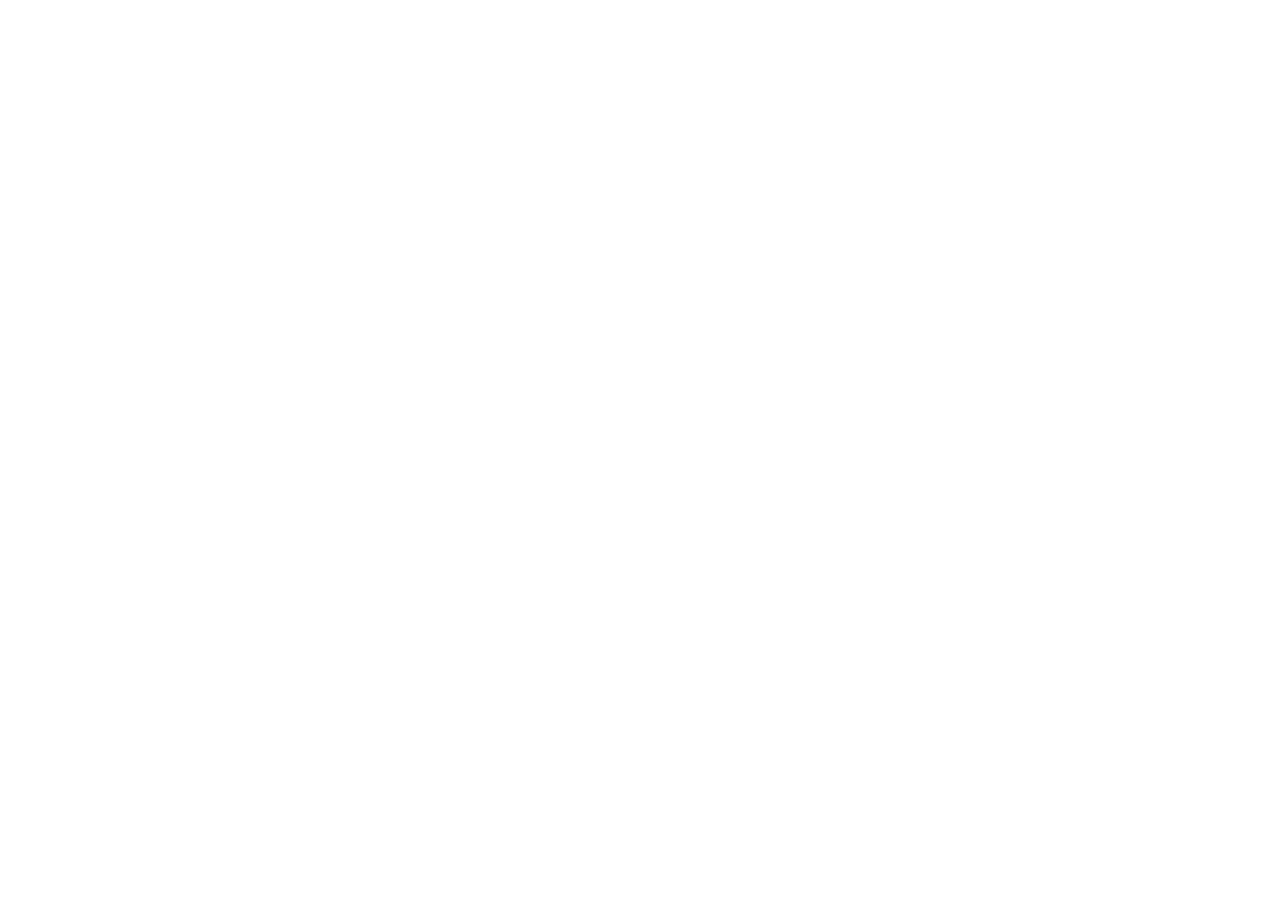
==== index.html @ 21897cd9 "added project files" ====
<!DOCTYPE html>
<html lang="en">
<head>
    <meta charset="UTF-8">
    <meta name="viewport" content="width=device-width, initial-scale=1.0">
    <title>Komi Restaurant</title>
    <link rel="stylesheet" href="styles.css">
</head>
<body>
    
</body>
</html>
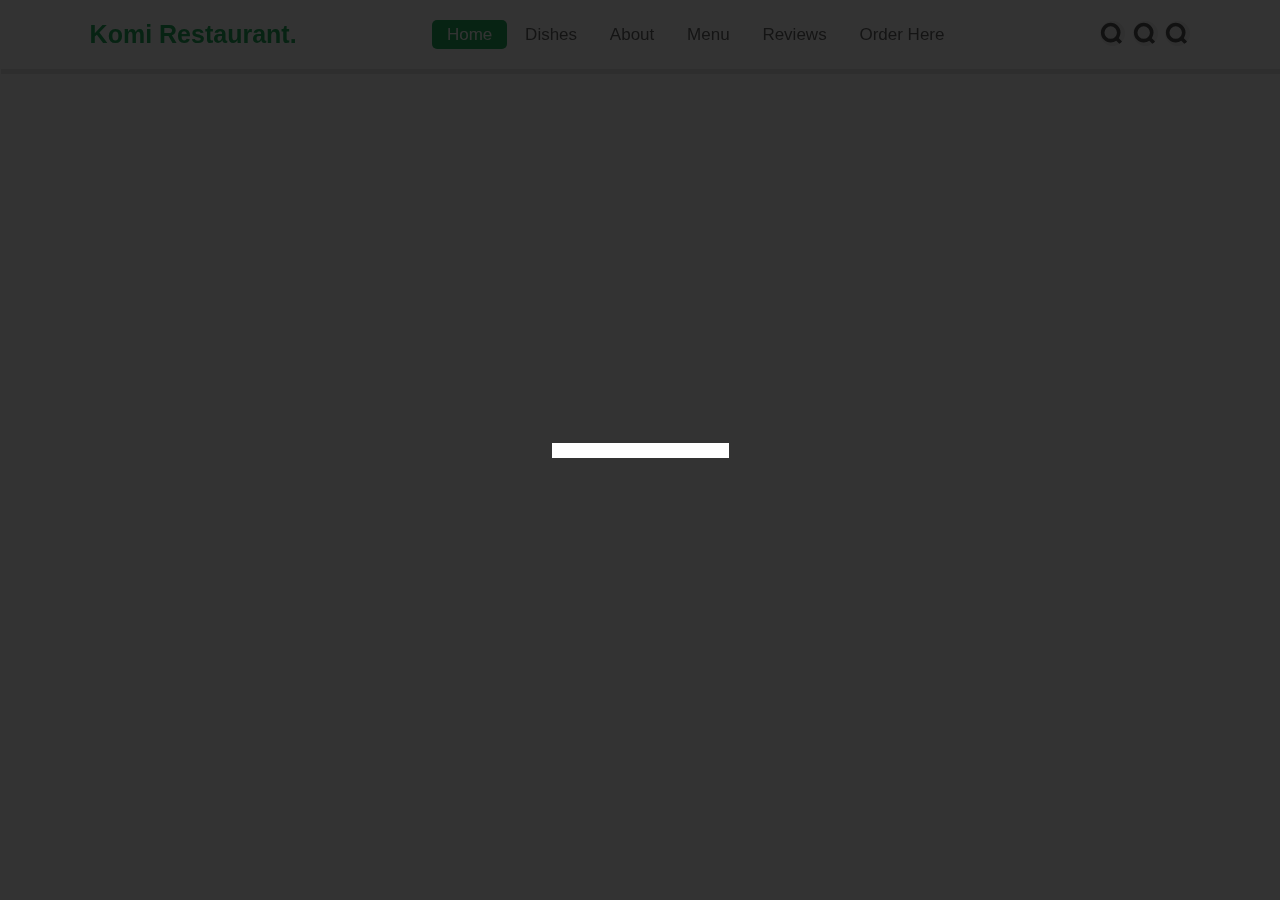
==== commit 28d1fe6e: "fixed header" ====
--- a/index.html
+++ b/index.html
@@ -2,11 +2,47 @@
 <html lang="en">
 <head>
     <meta charset="UTF-8">
+    <meta http-equiv="X-UA-Compatible" content="IE=edge">
     <meta name="viewport" content="width=device-width, initial-scale=1.0">
     <title>Komi Restaurant</title>
     <link rel="stylesheet" href="styles.css">
 </head>
 <body>
-    
+
+<!----Header-->
+<header>
+    <a href="#" class="logo"><i class="fas-far-utensils"></i>Komi Restaurant.</a>
+
+    <nav class="navbar">
+        <a class="active" href="#home">Home</a>
+        <a href="#dishes">Dishes</a>
+        <a href="#about">About</a>
+        <a href="#menu">Menu</a>
+        <a href="reviews">Reviews</a>
+        <a href="order">Order Here</a> 
+    </nav>
+
+    <div class="icons">
+        <!---<i class="fas fa-bars" id="bars"></i>
+        <i class="fas fa-search" id="search-icon"></i>
+        <a href="#" class="fas fa-heart"></a>
+        <a href="#" class="fas fa-shopping-cart"></a>--->
+        <img src="SVG/ic_menu_black_24dp.svg" id="menu-bars">
+        <img src="SVG/search.svg">
+        <img src="SVG/search.svg">
+        <img src="SVG/search.svg">
+
+    </div>
+
+</header>
+
+
+<!--Search Form-->
+<form action="" id="search-form">
+    <input type="search" name="" id="search-box">
+    <label for="search-box" class="fas fa-search"></label>
+</form>
+
+<script src="script.js"></script>
 </body>
 </html>--- a/styles.css
+++ b/styles.css
@@ -0,0 +1,167 @@
+:root{
+    --green: #27ae60;
+    --black: #192a56;
+    --light-color: #666;
+    --box-shadow: 0.1rem 0.5rem rgba(0, 0, 0, 0.1);
+}
+
+*{
+    margin: 0;
+    padding: 0;
+    box-sizing: border-box;
+    font-family: sans-serif;
+    text-decoration: none;
+    outline: none;
+    border: none;
+    text-transform: capitalize;
+    transition: all .2s linear;
+}
+
+html{
+    font-size: 62.5%;
+    overflow-x: hidden;
+    scroll-padding-top: 5.5rem;
+    scroll-behavior: smooth;
+}
+
+header{
+    position: fixed;
+    top: 0;
+    left: 0; 
+    right: 0;
+    background: #fff;
+    padding: 2rem 7%;
+    display: flex;
+    align-items: center;
+    justify-content: space-between;
+    box-shadow: var(--box-shadow);
+}
+
+header .logo{
+    color: var(--black);
+    font-size: 2.5rem;
+    font-weight: bolder;
+}
+header .logo{
+    color: var(--green);
+}
+
+header .navbar a{
+    font-size: 1.7rem;
+    border-radius: .5rem;
+    padding: .5rem 1.5rem;
+    color:  var(--light-color);
+}
+
+header .navbar .active,
+header .navbar a:hover{
+    color: #fff;
+    background: var(--green);
+}
+
+header .icons img{
+    cursor: pointer;
+    margin-left: .5rem;
+    height: 2.5rem;
+    line-height: 4.5rem;
+    width: 2.5rem;
+    text-align: center;
+    font-size: 1.7rem;
+    color: var(-black);
+    border-radius: 50%; 
+    background: #eee;  
+} 
+
+header .icons img.hover{
+    color: #fff;
+    background: var(--green);
+    transform: rotate(360deg);
+}
+
+header .icons #menu-bars{
+    display: none;
+}
+
+#search-form{
+    position: fixed;
+    top: 0;
+    left: 0;
+    height: 100%;
+    width: 100%;
+    z-index: 1004;
+    background: rgba(0,0,0,.8);
+    display: flex;
+    align-items: center;
+    justify-content: center;
+    padding: 0 1rem;
+}
+
+
+
+
+
+
+
+
+
+
+
+
+
+
+
+
+
+
+
+
+
+
+/*media queries*/
+@media(max-width: 991px){
+    html{
+        font-size: 55%;
+    }
+
+    header{
+        padding: 1rem 2rem;
+    }
+}
+
+@media(max-width: 768px){
+    header .icons #menu-bars{
+        display: inline-block;
+    }
+
+    header .navbar{
+        position: absolute;
+        top: 100%;
+        left: 0;
+        right: 0;
+        border-top: .1rem solid rgba(0,0,0,.2);
+        border-bottom: .1rem solid rgba(0,0,0,.2);
+        padding: 1rem; 
+        clip-path: polygon(0 0, 100% 0, 100% 0, 0 0);
+    }
+
+    header .navbar.active{
+        clip-path: polygon(0 0, 100% 0, 100% 100%, 0 100%);
+    }
+
+    header .navbar a{
+        display: block;
+        padding: 1.5rem;
+        margin: 1rem;
+        font-size: 2rem;
+        background: #eee;
+         
+     }
+
+}
+
+@media(max-width: 991px){
+    html{
+        font-size: 50%; 
+    }
+}
+
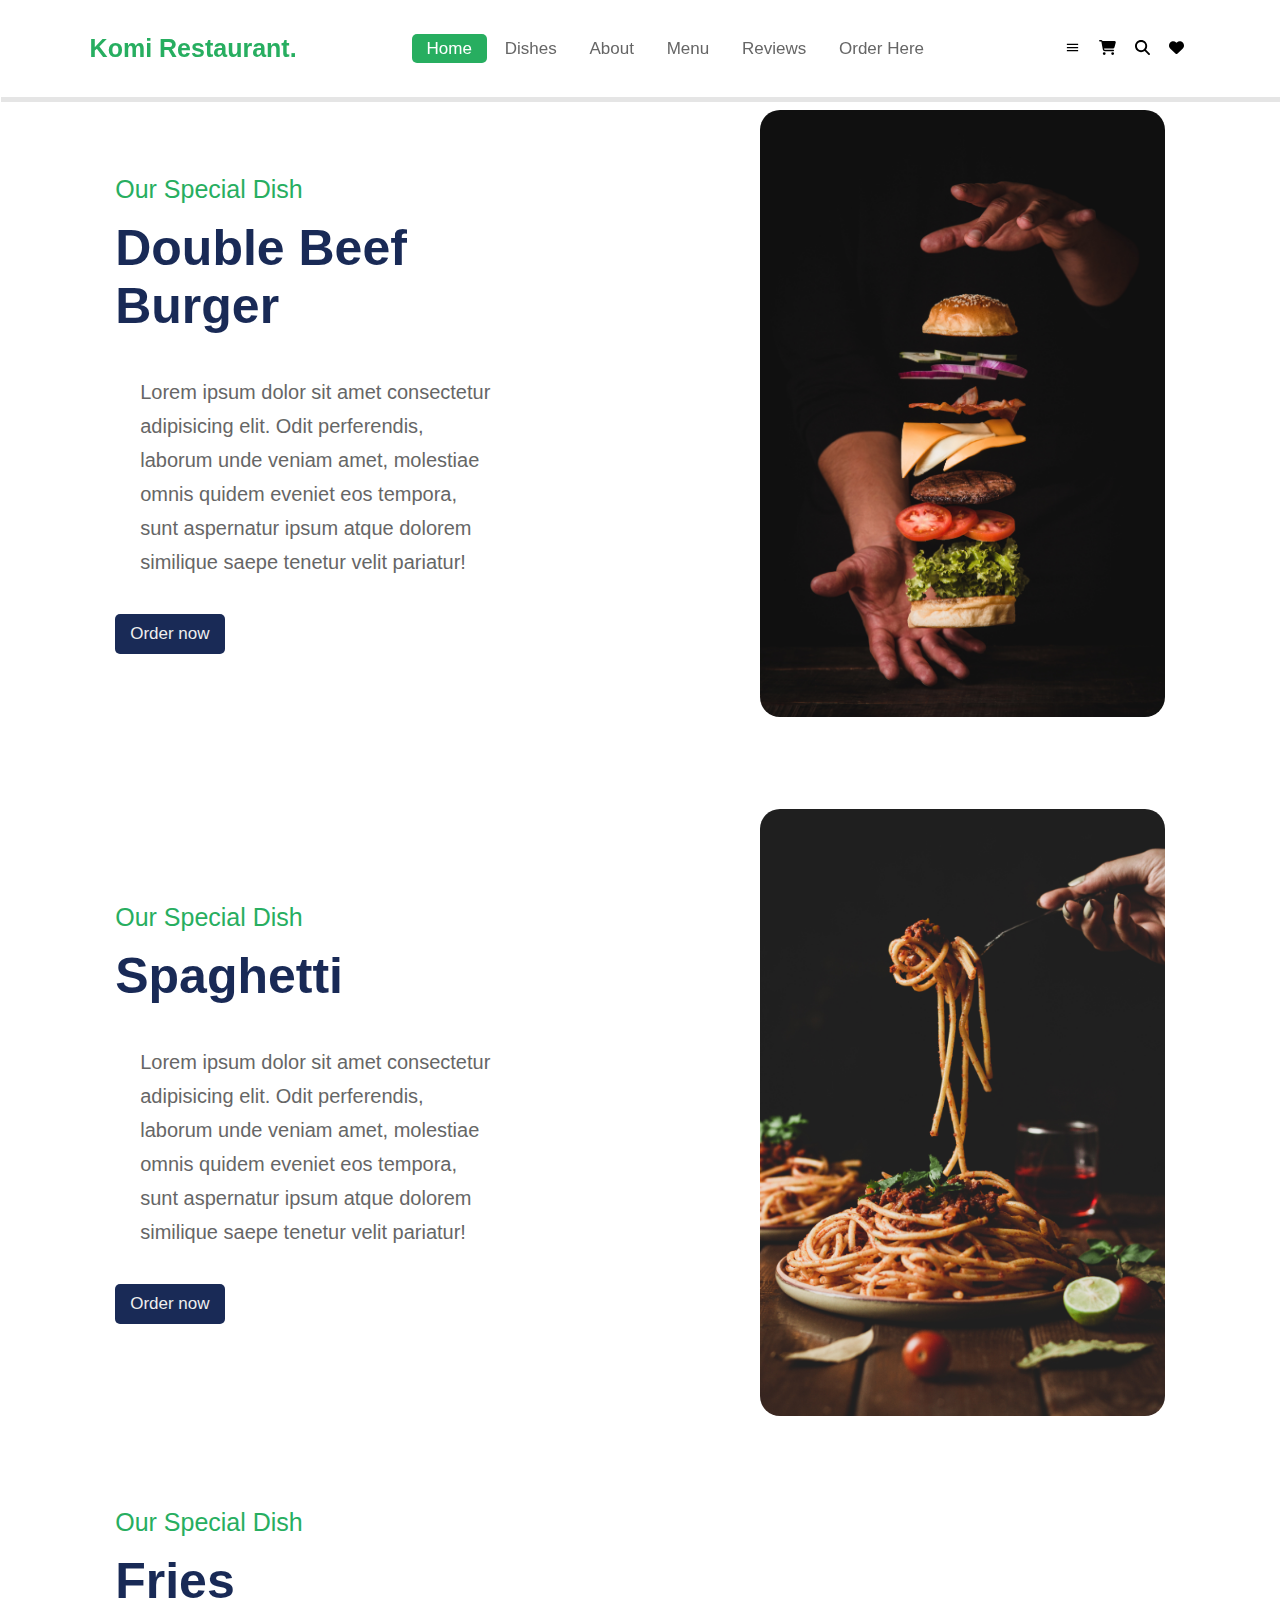
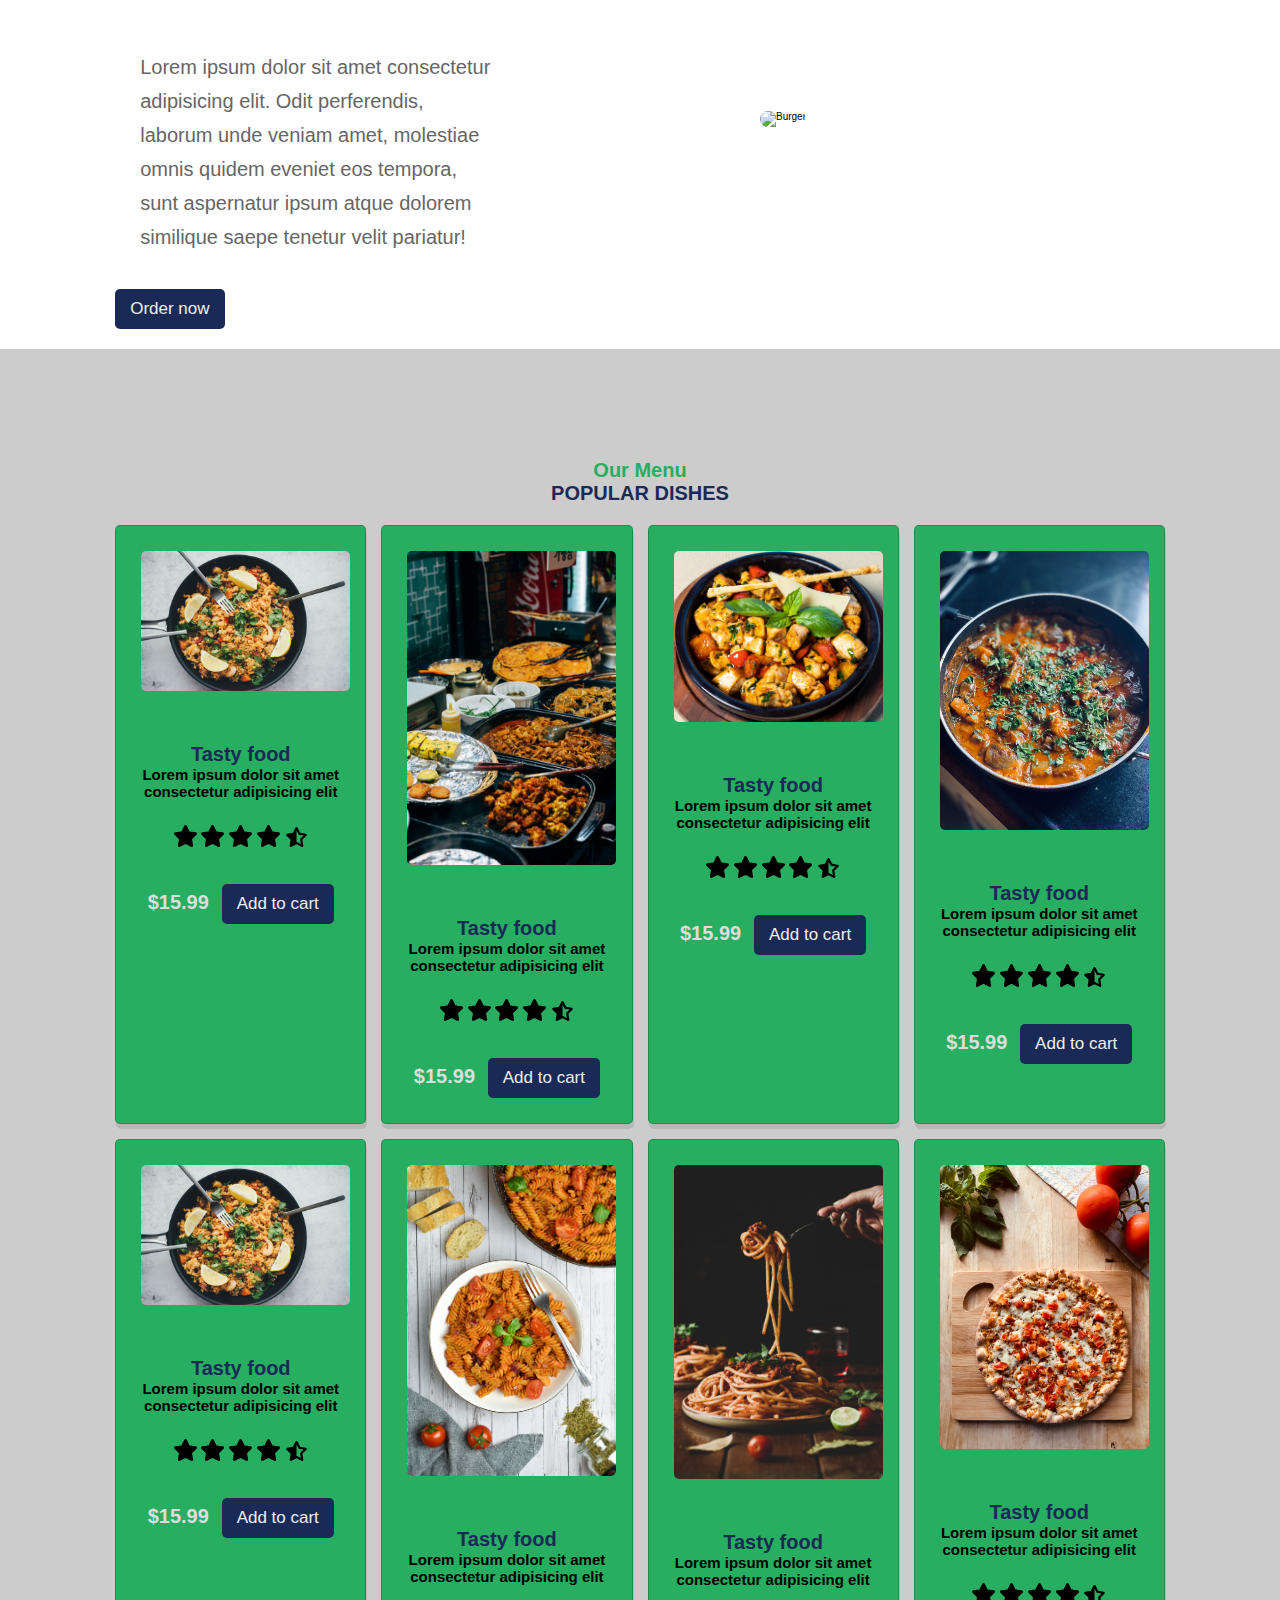
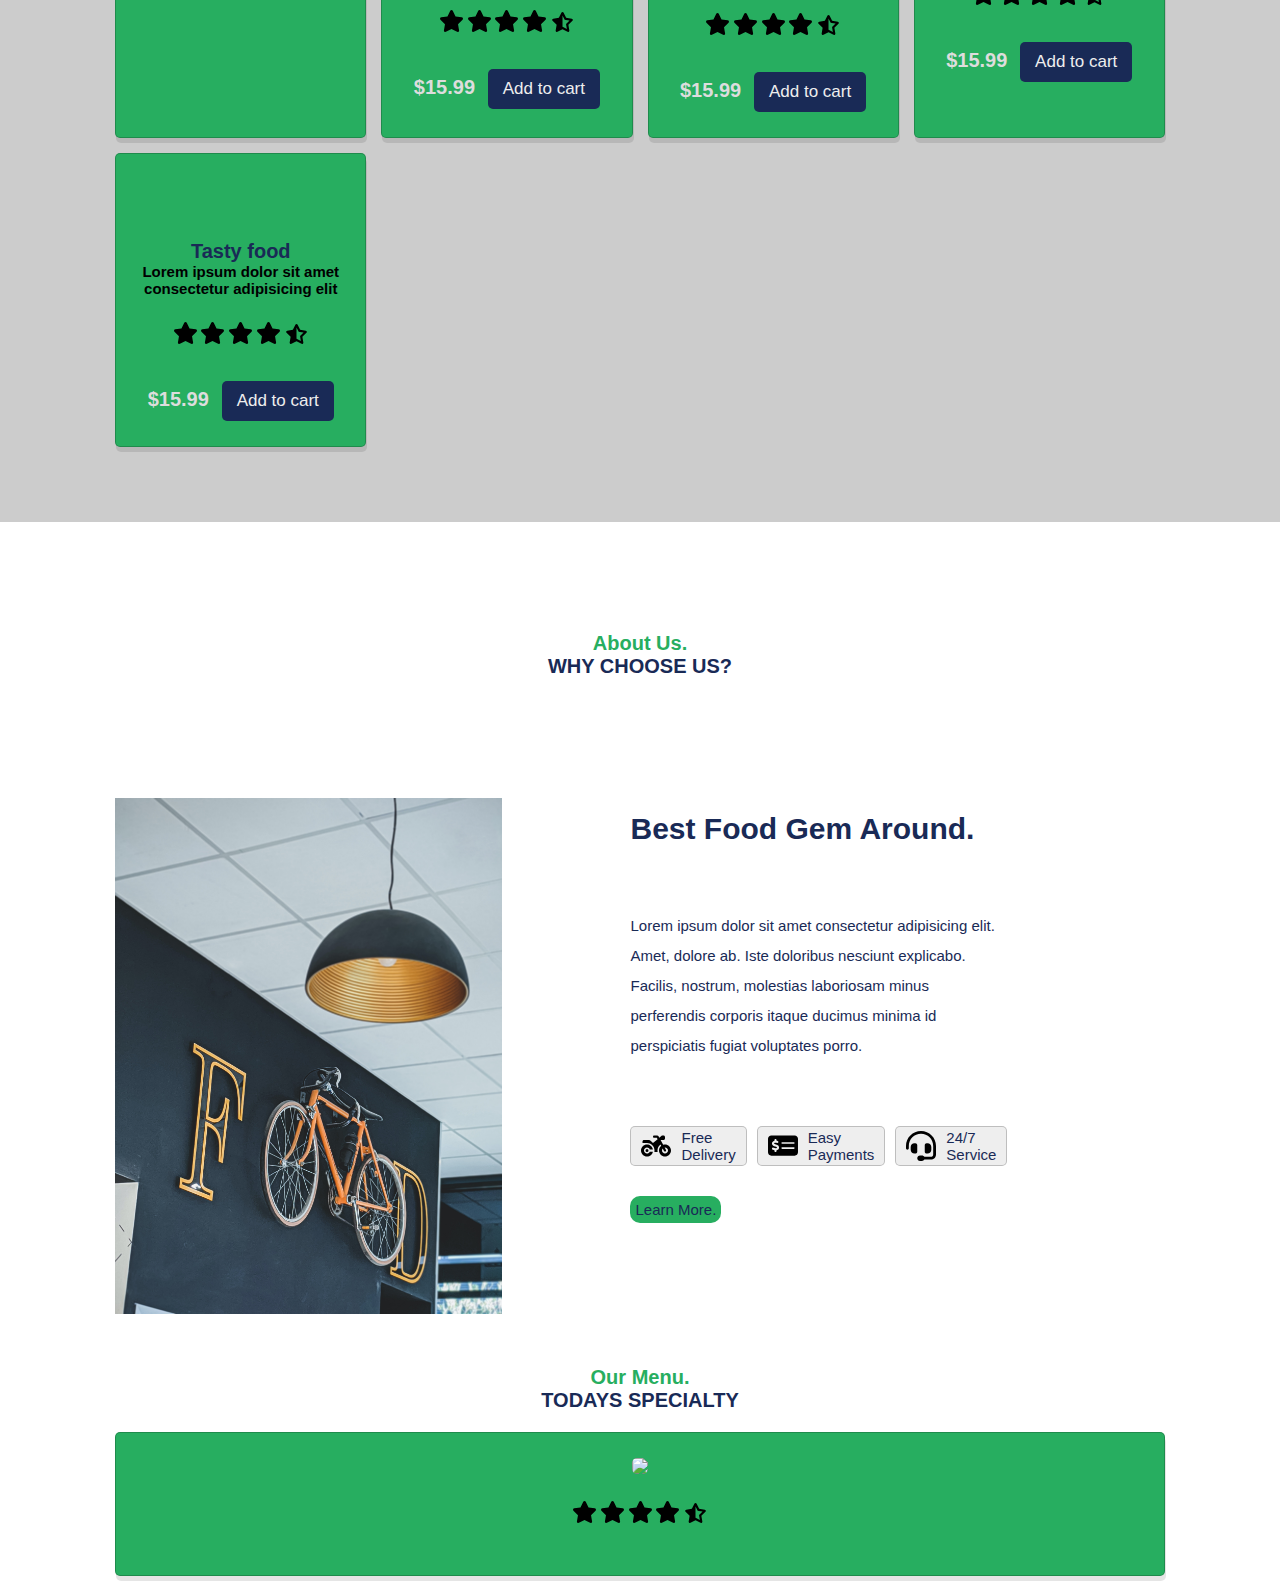
==== commit adf53f4b: "created menu & about" ====
--- a/index.html
+++ b/index.html
@@ -4,45 +4,319 @@
     <meta charset="UTF-8">
     <meta http-equiv="X-UA-Compatible" content="IE=edge">
     <meta name="viewport" content="width=device-width, initial-scale=1.0">
-    <title>Komi Restaurant</title>
+    <title>Komi Restaurant-For all your tasty needs.</title>
     <link rel="stylesheet" href="styles.css">
 </head>
 <body>
 
-<!----Header-->
-<header>
-    <a href="#" class="logo"><i class="fas-far-utensils"></i>Komi Restaurant.</a>
-
-    <nav class="navbar">
-        <a class="active" href="#home">Home</a>
-        <a href="#dishes">Dishes</a>
-        <a href="#about">About</a>
-        <a href="#menu">Menu</a>
-        <a href="reviews">Reviews</a>
-        <a href="order">Order Here</a> 
-    </nav>
-
-    <div class="icons">
-        <!---<i class="fas fa-bars" id="bars"></i>
-        <i class="fas fa-search" id="search-icon"></i>
-        <a href="#" class="fas fa-heart"></a>
-        <a href="#" class="fas fa-shopping-cart"></a>--->
-        <img src="SVG/ic_menu_black_24dp.svg" id="menu-bars">
-        <img src="SVG/search.svg">
-        <img src="SVG/search.svg">
-        <img src="SVG/search.svg">
-
-    </div>
-
-</header>
-
-
-<!--Search Form-->
-<form action="" id="search-form">
-    <input type="search" name="" id="search-box">
-    <label for="search-box" class="fas fa-search"></label>
-</form>
-
-<script src="script.js"></script>
+    <!----HEADER-->
+    <header>
+        <a href="#" class="logo"><i class="fas-far-utensils"></i>Komi Restaurant.</a>
+
+        <nav class="navbar">
+            <a class="active" href="#home">Home</a>
+            <a href="#dishes">Dishes</a>
+            <a href="#about">About</a>
+            <a href="#menu">Menu</a>
+            <a href="#reviews">Reviews</a>
+            <a href="#order">Order Here</a> 
+        </nav>
+
+        <div class="icons">
+            <img src="SVG/ic_menu_black_24dp.svg" id="menu-bars">
+            <img src="SVG/cart-shopping-solid.svg">
+            <img src="SVG/magnifying-glass-solid.svg">
+            <img src="SVG/heart-solid.svg">
+
+        </div>
+
+    </header>
+
+    <!---
+    <form action="" id="search-form">
+        <img src="SVG/magnifying-glass-solid.svg" id="search-icon">
+        <input type="search" placeholder="Search here..." name="" id="search-box">
+        <img src="SVG/xmark-solid.svg" id="close"></img>
+    </form>
+     -->
+
+    <!--HOME-->
+    <section class="home" id="home">
+        <div class="home-slider">
+
+            <div class="slide">
+                <div class="content">
+                    <span>Our Special Dish</span>
+                    <h3>Double Beef Burger</h3>
+                    <p>Lorem ipsum dolor sit amet consectetur adipisicing elit. Odit perferendis, laborum unde veniam amet, molestiae omnis quidem eveniet eos tempora,<br> 
+                    sunt aspernatur ipsum atque dolorem similique saepe tenetur velit pariatur!</p>
+                    <a href="#" class="btn">Order now</a>
+                </div>
+
+                <div class="image">
+                    <img src="images/burgers.jpg" alt="Burger">
+                </div>
+            </div>
+            
+
+            <div class="slide">
+                
+                <div class="content">
+                    <span>Our Special Dish</span>
+                    <h3>Spaghetti</h3>
+                    <p>Lorem ipsum dolor sit amet consectetur adipisicing elit. Odit perferendis, laborum unde veniam amet, molestiae omnis quidem eveniet eos tempora,<br> 
+                    sunt aspernatur ipsum atque dolorem similique saepe tenetur velit pariatur!</p>
+                    <a href="#" class="btn">Order now</a>
+                </div>
+
+                <div class="image">
+                    <img src="images/spaghetti.jpg" alt="Burger">
+                </div>
+                
+            </div>
+
+            <div class="slide">
+                <div class="content">
+                    <span>Our Special Dish</span>
+                    <h3>Fries</h3>
+                    <p>Lorem ipsum dolor sit amet consectetur adipisicing elit. Odit perferendis, laborum unde veniam amet, molestiae omnis quidem eveniet eos tempora,<br>
+                    sunt aspernatur ipsum atque dolorem similique saepe tenetur velit pariatur!</p>
+                    <a href="#" class="btn">Order now</a>
+                </div>
+
+                <div class="image">
+                    <img src="images/fries (2).jpg" alt="Burger">
+                </div>
+            </div>
+        </div>
+    </section>
+
+    <!---MENU SECTION-->
+    <section id="dishes">
+        <h3 class="sub-heading">Our Menu</h3>
+        <h1 class="heading"> Popular Dishes</h1>
+
+        <div class="box-container">
+            <div class="box">
+                <a href="" class="fas fa-heart"></a>
+                <a href="" class="fas fa-eye"></a>
+                <img src="images/meal.jpg" alt="">
+                <h3>Tasty food</h3>
+                <h2>Lorem ipsum dolor sit amet consectetur adipisicing elit</h2>
+                <div class="stars">
+                    <img src="SVG/star.svg">
+                    <img src="SVG/star.svg">
+                    <img src="SVG/star.svg">
+                    <img src="SVG/star.svg">
+                    <img src="SVG/star-half-stroke.svg">
+                </div>  
+                <span>$15.99</span>  
+                <a href="#" class="btn">Add to cart</a>
+            </div>
+
+            <div class="box">
+                <a href="" class="fas fa-heart"></a>
+                <a href="" class="fas fa-eye"></a>
+                <img src="images/meals.jpg" alt="">
+                <h3>Tasty food</h3>
+                <h2>Lorem ipsum dolor sit amet consectetur adipisicing elit</h2>
+                <div class="stars">
+                    <img src="SVG/star.svg">
+                    <img src="SVG/star.svg">
+                    <img src="SVG/star.svg">
+                    <img src="SVG/star.svg">
+                    <img src="SVG/star-half-stroke.svg">
+                </div>  
+                <span>$15.99</span>  
+                <a href="#" class="btn">Add to cart</a>
+            </div>
+
+            <div class="box">
+                <a href="" class="fas fa-heart"></a>
+                <a href="" class="fas fa-eye"></a>
+                <img src="images/meal (2).jpg" alt="">
+                <h3>Tasty food</h3>
+                <h2>Lorem ipsum dolor sit amet consectetur adipisicing elit</h2>
+                <div class="stars">
+                    <img src="SVG/star.svg">
+                    <img src="SVG/star.svg">
+                    <img src="SVG/star.svg">
+                    <img src="SVG/star.svg">
+                    <img src="SVG/star-half-stroke.svg">
+                </div>  
+                <span>$15.99</span>  
+                <a href="#" class="btn">Add to cart</a>
+            </div>
+
+            <div class="box">
+                <a href="" class="fas fa-heart"></a>
+                <a href="" class="fas fa-eye"></a>
+                <img src="images/stew.jpg" alt="">
+                <h3>Tasty food</h3>
+                <h2>Lorem ipsum dolor sit amet consectetur adipisicing elit</h2>
+                <div class="stars">
+                    <img src="SVG/star.svg">
+                    <img src="SVG/star.svg">
+                    <img src="SVG/star.svg">
+                    <img src="SVG/star.svg">
+                    <img src="SVG/star-half-stroke.svg">
+                </div>  
+                <span>$15.99</span>  
+                <a href="#" class="btn">Add to cart</a>
+            </div>
+
+            <div class="box">
+                <a href="" class="fas fa-heart"></a>
+                <a href="" class="fas fa-eye"></a>
+                <img src="images/meal.jpg" alt="">
+                <h3>Tasty food</h3>
+                <h2>Lorem ipsum dolor sit amet consectetur adipisicing elit</h2>
+                <div class="stars">
+                    <img src="SVG/star.svg">
+                    <img src="SVG/star.svg">
+                    <img src="SVG/star.svg">
+                    <img src="SVG/star.svg">
+                    <img src="SVG/star-half-stroke.svg">
+                </div>  
+                <span>$15.99</span>  
+                <a href="#" class="btn">Add to cart</a>
+            </div>
+
+            <div class="box">
+                <a href="" class="fas fa-heart"></a>
+                <a href="" class="fas fa-eye"></a>
+                <img src="images/pasta.jpg" alt="">
+                <h3>Tasty food</h3>
+                <h2>Lorem ipsum dolor sit amet consectetur adipisicing elit</h2>
+                <div class="stars">
+                    <img src="SVG/star.svg">
+                    <img src="SVG/star.svg">
+                    <img src="SVG/star.svg">
+                    <img src="SVG/star.svg">
+                    <img src="SVG/star-half-stroke.svg">
+                </div>  
+                <span>$15.99</span>  
+                <a href="#" class="btn">Add to cart</a>
+            </div>
+
+            <div class="box">
+                <a href="" class="fas fa-heart"></a>
+                <a href="" class="fas fa-eye"></a>
+                <img src="images/spaghetti.jpg" alt="">
+                <h3>Tasty food</h3>
+                <h2>Lorem ipsum dolor sit amet consectetur adipisicing elit</h2>
+                <div class="stars">
+                    <img src="SVG/star.svg">
+                    <img src="SVG/star.svg">
+                    <img src="SVG/star.svg">
+                    <img src="SVG/star.svg">
+                    <img src="SVG/star-half-stroke.svg">
+                </div>  
+                <span>$15.99</span>  
+                <a href="#" class="btn">Add to cart</a>
+            </div>
+
+            <div class="box">
+                <a href="" class="fas fa-heart"></a>
+                <a href="" class="fas fa-eye"></a>
+                <img src="images/pizza.jpg" alt="">
+                <h3>Tasty food</h3>
+                <h2>Lorem ipsum dolor sit amet consectetur adipisicing elit</h2>
+                <div class="stars">
+                    <img src="SVG/star.svg">
+                    <img src="SVG/star.svg">
+                    <img src="SVG/star.svg">
+                    <img src="SVG/star.svg">
+                    <img src="SVG/star-half-stroke.svg">
+                </div>  
+                <span>$15.99</span>  
+                <a href="#" class="btn">Add to cart</a>
+            </div>
+
+            <div class="box">
+                <a href="" class="fas fa-heart"></a>
+                <a href="" class="fas fa-eye"></a>
+                <img src="images/sushi.jpg" alt="">
+                <h3>Tasty food</h3>
+                <h2>Lorem ipsum dolor sit amet consectetur adipisicing elit</h2>
+                <div class="stars">
+                    <img src="SVG/star.svg">
+                    <img src="SVG/star.svg">
+                    <img src="SVG/star.svg">
+                    <img src="SVG/star.svg">
+                    <img src="SVG/star-half-stroke.svg">
+                </div>  
+                <span>$15.99</span>  
+                <a href="#" class="btn">Add to cart</a>
+            </div>
+        </div>
+    </section>
+
+    <!---ABOUT-->
+    <section class="about" id="about">
+        <h3 class="sub-heading">About Us.</h3>
+        <h1 class="heading">Why Choose Us?</h1>
+
+        <div class="row">
+            <div class="image">
+                <img src="images/food restaurant.jpg" alt="Komi Restaurant">
+            </div>
+
+            <div class="content">
+                <h3>Best Food Gem Around.</h3>
+                <p>
+                    Lorem ipsum dolor sit amet consectetur adipisicing elit.
+                    Amet, dolore ab. Iste doloribus nesciunt explicabo. Facilis, nostrum, 
+                    molestias laboriosam minus perferendis corporis itaque ducimus minima id perspiciatis fugiat voluptates porro.
+                </p>
+                <div class="icons-container">
+                    <div class="icons">
+                        <img src="SVG/motorcycle.svg">
+                        <span>Free Delivery</span>
+                    </div>
+
+                    <div class="icons">
+                        <img src="SVG/money-check-dollar.svg">
+                        <span>Easy Payments</span>
+                    </div>
+
+                    <div class="icons">
+                        <img src="SVG/headset.svg">
+                        <span>24/7 Service</span>
+                    </div>
+                </div>
+
+                <a href="#">Learn More.</a>
+            </div>
+        </div>
+    </section>
+
+    <!---MENU-->
+    <section class="menu" id="menu">
+        <h3 class="sub-heading">Our Menu.</h3>
+        <h1 class="heading">Todays Specialty</h1>
+
+        <div class="box-container">
+            <div class="box">
+                <div class="image">
+                    <img src="images/restaurant.jpg">
+                    <a href="" class="fas fa-heart"></a>
+                </div>
+
+                <div class="content">
+                    <div class="stars">
+                        <img src="SVG/star.svg">
+                        <img src="SVG/star.svg">
+                        <img src="SVG/star.svg">
+                        <img src="SVG/star.svg">
+                        <img src="SVG/star-half-stroke.svg">
+                    </div> 
+                </div>
+            </div>
+        </div>
+
+    </section>
+   
+    <script src="script.js"></script>
 </body>
 </html>--- a/styles.css
+++ b/styles.css
@@ -5,16 +5,25 @@
     --box-shadow: 0.1rem 0.5rem rgba(0, 0, 0, 0.1);
 }
 
+::-webkit-scrollbar{
+    height: 0;
+    width: .7rem;
+}
+
+::-webkit-scrollbar-thumb{
+    background-color: var(--green);
+    border-radius: 10px;
+}
+
 *{
     margin: 0;
     padding: 0;
     box-sizing: border-box;
-    font-family: sans-serif;
+    font-family:'Segoe UI', Tahoma, Geneva, Verdana, sans-serif;
     text-decoration: none;
     outline: none;
     border: none;
-    text-transform: capitalize;
-    transition: all .2s linear;
+    transition: linear .2s;
 }
 
 html{
@@ -23,7 +32,30 @@
     scroll-padding-top: 5.5rem;
     scroll-behavior: smooth;
 }
-
+/*--section--*/
+section{
+    padding: 2rem 9%;
+}
+
+.btn{
+    margin-top: 1rem;
+    display: inline-block;
+    font-size: 1.7rem;
+    color: #eee;
+    background: var(--black);
+    border-radius: .5rem;
+    cursor: pointer;
+    padding: 1rem 1.5rem;
+}
+
+.btn:hover{
+    background: var(--green);
+    letter-spacing: .3px;
+    transition: .7s, transform 0.5s;
+    transform:  translateY(-5px);
+}
+
+/*--header--*/
 header{
     position: fixed;
     top: 0;
@@ -35,6 +67,7 @@
     align-items: center;
     justify-content: space-between;
     box-shadow: var(--box-shadow);
+    z-index: 1000;
 }
 
 header .logo{
@@ -62,29 +95,28 @@
 header .icons img{
     cursor: pointer;
     margin-left: .5rem;
-    height: 2.5rem;
-    line-height: 4.5rem;
-    width: 2.5rem;
+    height: 5.5rem;
+    width: 2.7rem;
     text-align: center;
-    font-size: 1.7rem;
-    color: var(-black);
-    border-radius: 50%; 
-    background: #eee;  
+    background: #fff;
+    padding: 2rem 0;
 } 
 
-header .icons img.hover{
-    color: #fff;
+header .icons img:hover{
+    color: #ffffff;
     background: var(--green);
     transform: rotate(360deg);
+    transition: 1.5s;
 }
 
 header .icons #menu-bars{
-    display: none;
-}
-
+    
+}
+
+/*---Search-form---*/
 #search-form{
     position: fixed;
-    top: 0;
+    top: -110%;
     left: 0;
     height: 100%;
     width: 100%;
@@ -96,28 +128,254 @@
     padding: 0 1rem;
 }
 
-
-
-
-
-
-
-
-
-
-
-
-
-
-
-
-
-
-
-
-
-
-/*media queries*/
+#search-form.active{
+    top: 0;
+}
+
+#search-form #search-box{
+    width: 50rem;
+    border-bottom: .1rem solid #fff;
+    padding: 1rem 0;
+    color: #fff;
+    font-size: 3rem;
+    text-transform: none;
+    background: none;
+}
+
+#search-form #search-box::placeholder{
+    color: #eee;
+}
+
+#search-form #search-box::-webkit-search-cancel-button{
+    -webkit-appearance: none;
+}
+
+#search-form #search-icon{
+    color: #fff;
+    cursor: pointer;
+    font-size: 3rem;
+    width: 25px;
+}
+
+#search-form #search-icon:hover{
+    color: var(--green);
+}
+
+#search-form #close{
+    position: absolute;
+    color: #ffffff;
+    cursor: pointer;
+    top: 2rem;
+    right: 3rem;
+    width: 500px;
+}
+
+ /*---Home---*/
+.slide{
+    display: flex;
+    align-items: center;
+    gap: 24rem;
+    padding-top: 9rem;
+}
+
+.slide .content{
+    flex: 1 1 45rem;
+}
+
+.slide .image{
+    flex: 1 1 45rem;
+}
+
+.slide .image img{
+    width: 100%;
+    border-radius: 20px;
+}
+
+.slide .content span{
+    color: var(--green);
+    font-size: 2.5rem;
+}
+
+.slide .content h3{
+    color: var(--black);
+    font-size: 5rem;
+}
+
+.slide .content p{
+    color: var(--light-color);
+    font-size: 2rem;
+    padding: 2.5rem;
+    line-height: 1.7;
+}
+
+/*---MENU---*/
+#dishes{
+    background: #cccccc;
+    padding-top: 100px;
+    padding-bottom: 75px;
+}
+
+.sub-heading{
+    text-align: center;
+    color: var(--green);
+    font-size: 2rem;
+    padding-top: 1rem;
+}
+
+.heading{
+    text-align: center;
+    color: var(--black);
+    font-size: 2rem;
+    padding-bottom: 2rem;
+    text-transform: uppercase;
+}
+
+#dishes .box-container{
+    display: grid;
+    grid-template-columns: repeat(auto-fit, minmax(25rem, 1fr));
+    gap: 1.5rem;
+}
+
+.box-container .box{
+    padding: 2.5rem;
+    background: var(--green);
+    border-radius: .5rem;
+    border: .1rem solid rgba(0,0,0,.2);
+    box-shadow: var(--box-shadow);
+    position: relative;
+    overflow: hidden;
+    text-align: center;
+}
+
+.box img{
+    width: 105%;
+    border-radius: 5px;
+}
+
+.box h3{
+    color: var(--black);
+    font-size: 20px;
+    padding-top: 50px;
+}
+
+.box .stars{
+    padding: 2.5rem 0;
+}
+
+.stars img{ 
+    width: 25px;
+}
+
+.box span{
+    color: #ddd;
+    font-size: 2rem;
+    font-weight: bolder;
+    margin-right: 1rem;
+}
+
+
+.box .btn{
+    margin-top: 1rem;
+    display: inline-block;
+    font-size: 1.7rem;
+    color: #eee;
+    background: var(--black);
+    border-radius: .5rem;
+    cursor: pointer;
+    padding: 1rem 1.5rem;
+}
+
+.box .btn:hover{
+    background: var(--black);
+    letter-spacing: .3px;
+    transition: .7s, transform 0.5s;
+    transform:  translateY(-5px);
+}
+
+
+/*---ABOUT----*/
+#about{
+    padding-top: 100px;
+}
+
+.about .row{
+    display: flex;
+    gap: 0rem;
+    align-items: center;
+}
+
+.row .image img{
+    width: 75%;
+    flex: 1 1 65rem;
+    margin-top: 100px;
+}
+
+.row .content{
+    flex: 1 1 100rem;
+    margin-right: 15%;
+}
+
+.content h3{
+    color: var(--black);
+    font-size: 3rem;
+    padding: 1.5rem 0;
+}
+
+.content p{
+    color: var(--black);
+    font-size: 1.5rem;
+    padding: 5rem 0;
+    line-height: 2;
+}
+
+.content .icons-container{
+    display: flex;
+    gap: 1rem;
+    padding: 1rem 0;
+    margin-top: .5rem;
+    margin-bottom: 2.5rem;
+}
+
+.icons-container .icons{
+    background: #eee;
+    border-radius: .5rem;
+    border: .1rem solid rgba(0,0,0,.2);
+    display: flex;
+    align-items: center;
+    justify-content: center;
+    gap: 1rem;
+    padding: 2px 10px;
+
+}
+
+.icons img{
+    width: 30px;
+}
+
+.icons span{
+    font-size: 1.5rem;
+    color: var(--black);
+}
+
+.row .content a{
+    background-color: var(--green);
+    color: var(--black);
+    font-size: 15px;
+    padding: 5px  5px;
+    border-radius: 10px;
+}
+
+.row .content a:hover{
+    background-color: var(--black);
+    color: #ddd;
+}
+
+
+
+
+
+/*---------MEDIA QUERIES-------------*/
+
 @media(max-width: 991px){
     html{
         font-size: 55%;
@@ -126,7 +384,12 @@
     header{
         padding: 1rem 2rem;
     }
-}
+
+    section{
+        padding: 2rem;
+    }
+}
+
 
 @media(max-width: 768px){
     header .icons #menu-bars{
@@ -154,14 +417,48 @@
         margin: 1rem;
         font-size: 2rem;
         background: #eee;
-         
-     }
-
-}
-
-@media(max-width: 991px){
-    html{
-        font-size: 50%; 
-    }
-}
-
+    }
+
+    .slide{
+        display: grid;
+        align-items: center;
+        gap: 4rem;
+    }
+
+    .slide{
+        gap: 5rem;
+    }
+    
+    .slide .content{
+        flex: 1 1 45rem;
+    }
+    
+    .slide .image{
+        flex: 1 1 45rem;
+    }
+    
+    .slide .image img{
+        width: 100%;
+        border-radius: 10%;
+    }
+    
+    .slide .content span{
+        color: var(--green);
+        font-size: 2.5rem;
+    }
+    
+    .slide .content h3{
+        color: var(--black);
+        font-size: 5rem;
+    }
+    
+    .slide .content p{
+        color: var(--light-color);
+        font-size: 1.9rem;
+        line-height: 1.7;
+    }
+
+    .row .content a{
+        margin: 50px 115px;
+    }
+}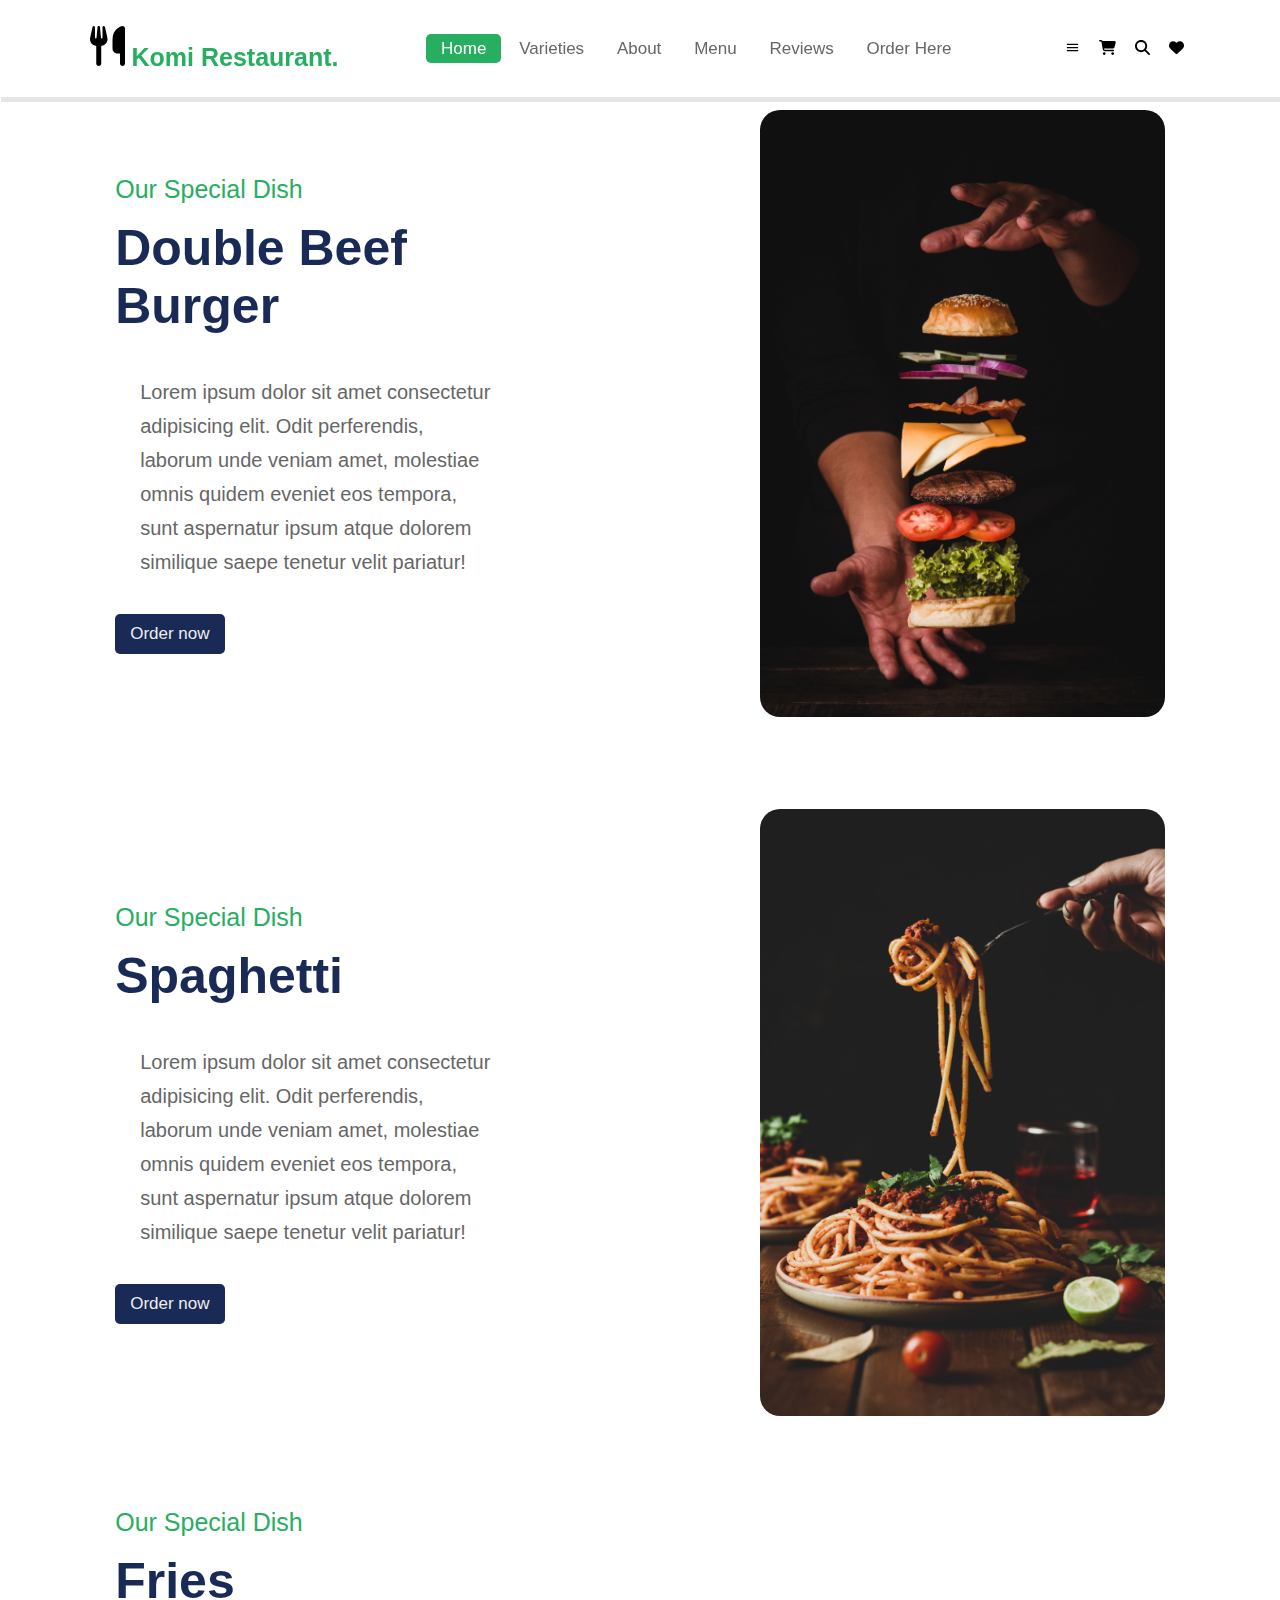
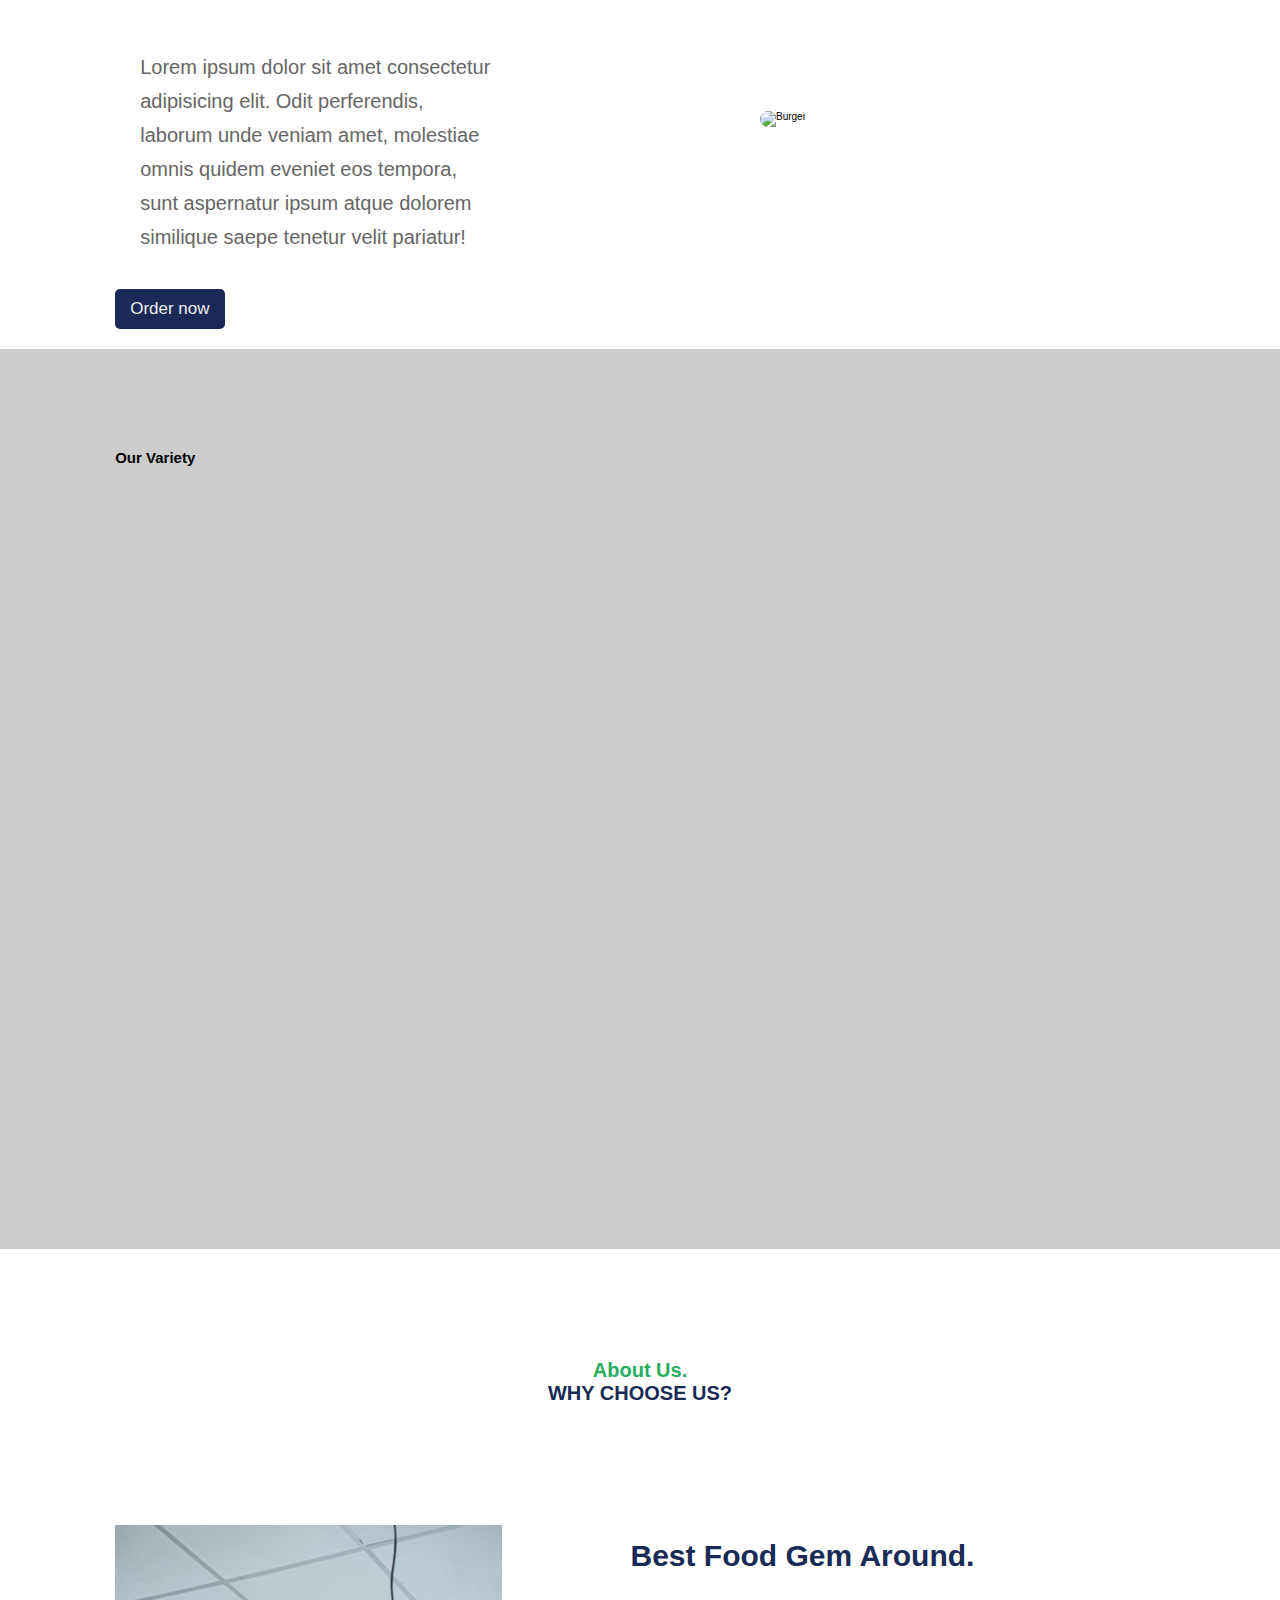
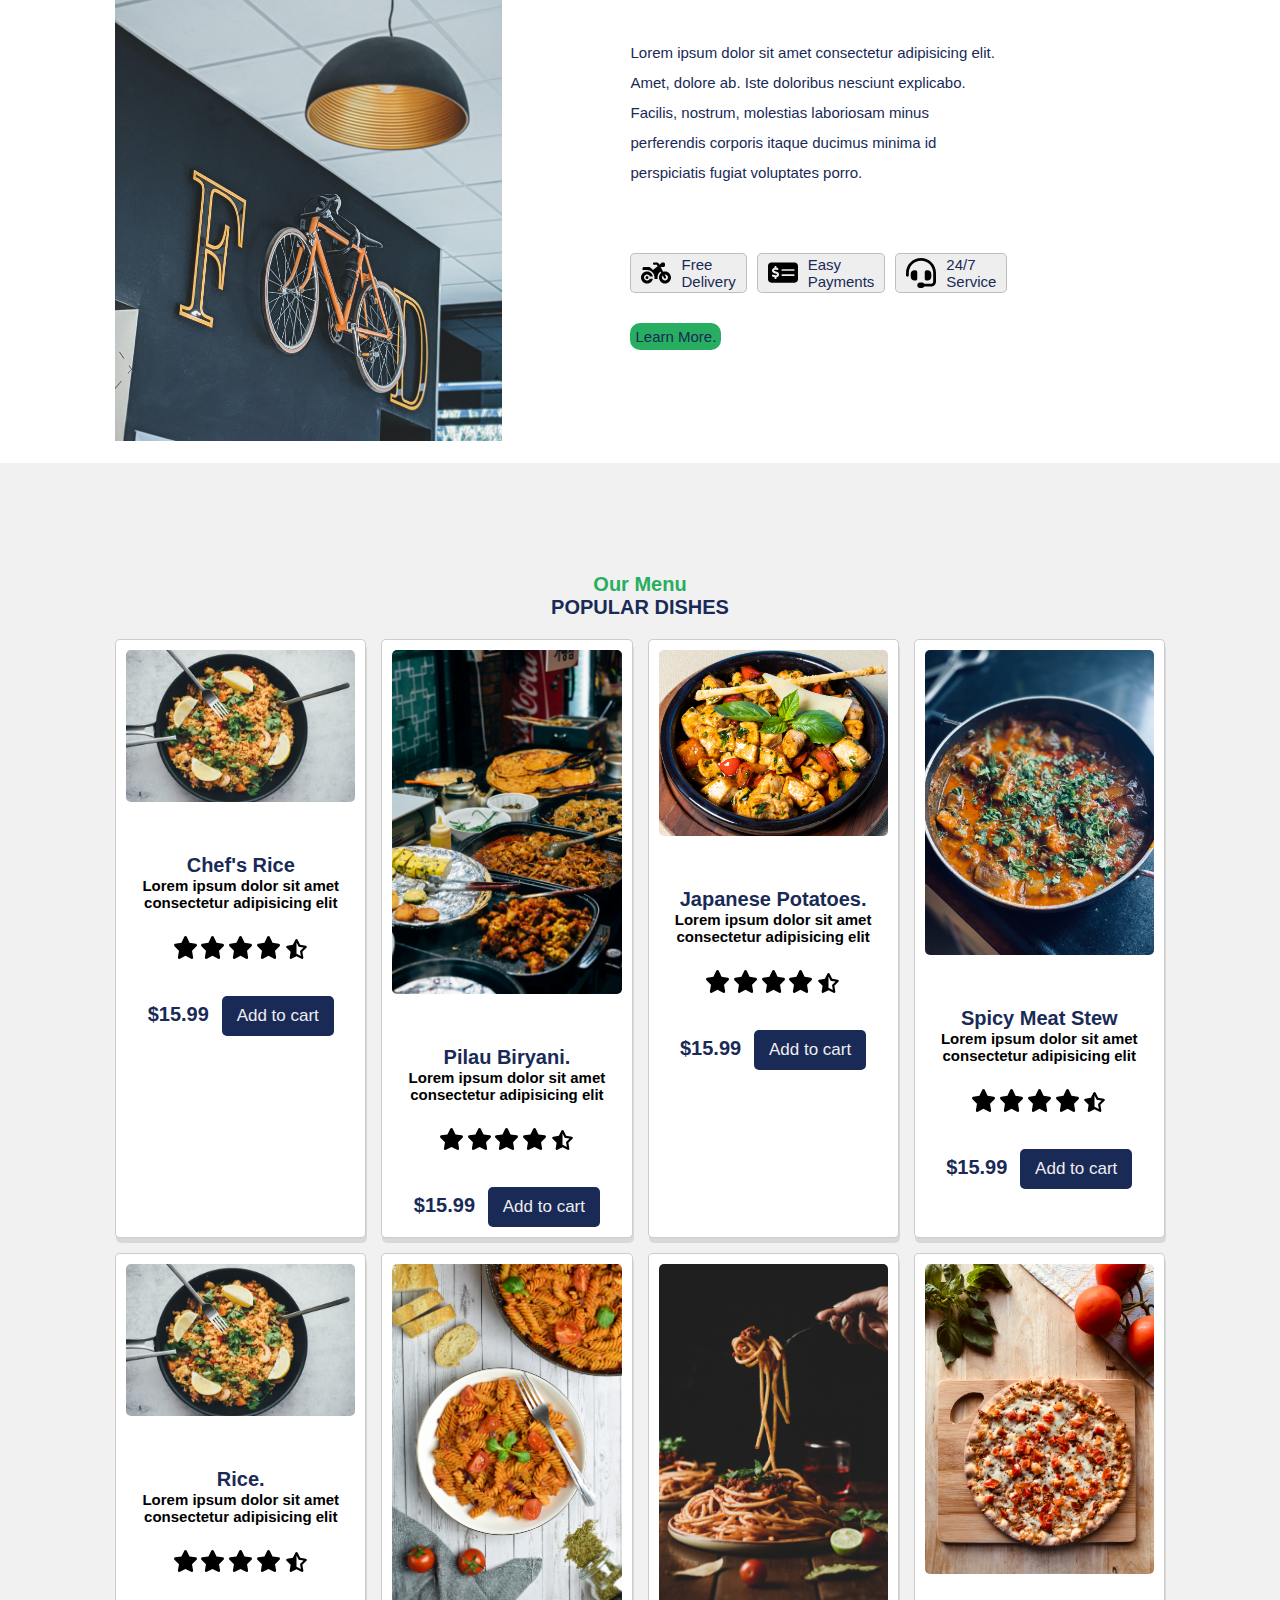
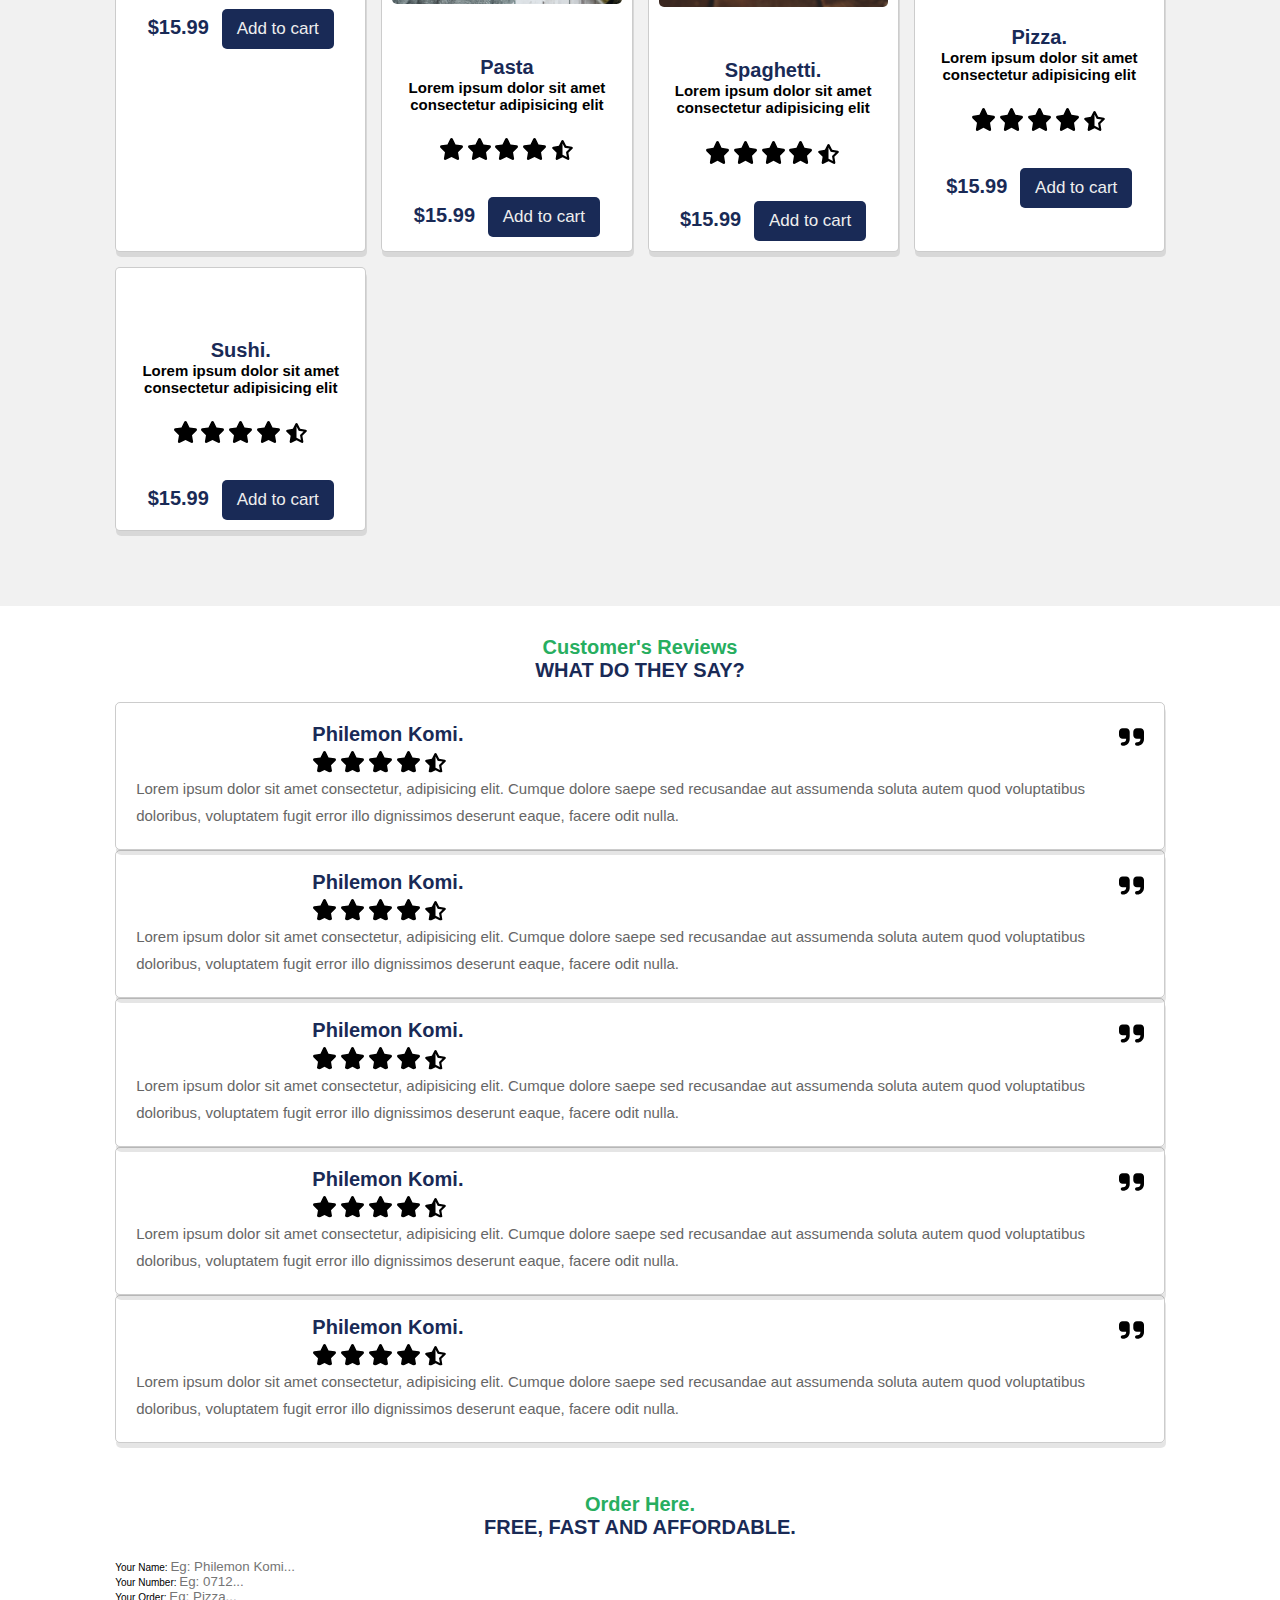
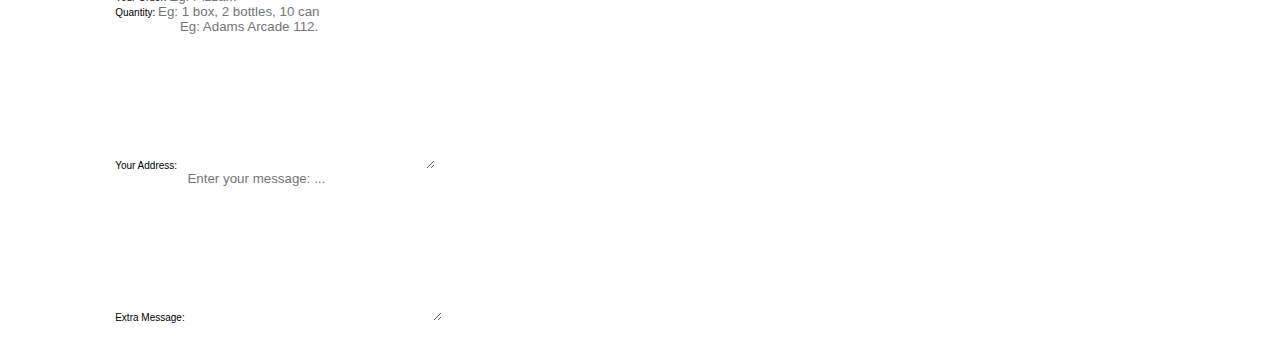
==== commit e98868ee: "finished about and reviews" ====
--- a/index.html
+++ b/index.html
@@ -11,15 +11,15 @@
 
     <!----HEADER-->
     <header>
-        <a href="#" class="logo"><i class="fas-far-utensils"></i>Komi Restaurant.</a>
+        <a href="#" class="logo"><img src="SVG/utensils.svg"> Komi Restaurant.</a>
 
         <nav class="navbar">
             <a class="active" href="#home">Home</a>
-            <a href="#dishes">Dishes</a>
+            <a href="#varieties">Varieties</a>
             <a href="#about">About</a>
             <a href="#menu">Menu</a>
             <a href="#reviews">Reviews</a>
-            <a href="#order">Order Here</a> 
+            <a href="#orders">Order Here</a> 
         </nav>
 
         <div class="icons">
@@ -90,9 +90,53 @@
             </div>
         </div>
     </section>
+    <!---VARIETIES-->
+    <section class="varieties" id="varieties">
+        <h2>Our Variety</h2>
+    </section>
+
+    <!---ABOUT-->
+        <section class="about" id="about">
+            <h3 class="sub-heading">About Us.</h3>
+            <h1 class="heading">Why Choose Us?</h1>
+    
+            <div class="row">
+                <div class="image">
+                    <img src="images/food restaurant.jpg" alt="Komi Restaurant">
+                </div>
+    
+                <div class="content">
+                    <h3>Best Food Gem Around.</h3>
+                    <p>
+                        Lorem ipsum dolor sit amet consectetur adipisicing elit.
+                        Amet, dolore ab. Iste doloribus nesciunt explicabo. Facilis, nostrum, 
+                        molestias laboriosam minus perferendis corporis itaque ducimus minima id perspiciatis fugiat voluptates porro.
+                    </p>
+                    <div class="icons-container">
+                        <div class="icons">
+                            <img src="SVG/motorcycle.svg">
+                            <span>Free Delivery</span>
+                        </div>
+    
+                        <div class="icons">
+                            <img src="SVG/money-check-dollar.svg">
+                            <span>Easy Payments</span>
+                        </div>
+    
+                        <div class="icons">
+                            <img src="SVG/headset.svg">
+                            <span>24/7 Service</span>
+                        </div>
+                    </div>
+    
+                    <a href="#">Learn More.</a>
+                </div>
+            </div>
+        </section>
+
 
     <!---MENU SECTION-->
-    <section id="dishes">
+    <section id="menu">
         <h3 class="sub-heading">Our Menu</h3>
         <h1 class="heading"> Popular Dishes</h1>
 
@@ -101,7 +145,7 @@
                 <a href="" class="fas fa-heart"></a>
                 <a href="" class="fas fa-eye"></a>
                 <img src="images/meal.jpg" alt="">
-                <h3>Tasty food</h3>
+                <h3>Chef's Rice</h3>
                 <h2>Lorem ipsum dolor sit amet consectetur adipisicing elit</h2>
                 <div class="stars">
                     <img src="SVG/star.svg">
@@ -118,7 +162,7 @@
                 <a href="" class="fas fa-heart"></a>
                 <a href="" class="fas fa-eye"></a>
                 <img src="images/meals.jpg" alt="">
-                <h3>Tasty food</h3>
+                <h3>Pilau Biryani.</h3>
                 <h2>Lorem ipsum dolor sit amet consectetur adipisicing elit</h2>
                 <div class="stars">
                     <img src="SVG/star.svg">
@@ -135,7 +179,7 @@
                 <a href="" class="fas fa-heart"></a>
                 <a href="" class="fas fa-eye"></a>
                 <img src="images/meal (2).jpg" alt="">
-                <h3>Tasty food</h3>
+                <h3>Japanese Potatoes.</h3>
                 <h2>Lorem ipsum dolor sit amet consectetur adipisicing elit</h2>
                 <div class="stars">
                     <img src="SVG/star.svg">
@@ -152,7 +196,7 @@
                 <a href="" class="fas fa-heart"></a>
                 <a href="" class="fas fa-eye"></a>
                 <img src="images/stew.jpg" alt="">
-                <h3>Tasty food</h3>
+                <h3>Spicy Meat Stew</h3>
                 <h2>Lorem ipsum dolor sit amet consectetur adipisicing elit</h2>
                 <div class="stars">
                     <img src="SVG/star.svg">
@@ -169,7 +213,7 @@
                 <a href="" class="fas fa-heart"></a>
                 <a href="" class="fas fa-eye"></a>
                 <img src="images/meal.jpg" alt="">
-                <h3>Tasty food</h3>
+                <h3>Rice.</h3>
                 <h2>Lorem ipsum dolor sit amet consectetur adipisicing elit</h2>
                 <div class="stars">
                     <img src="SVG/star.svg">
@@ -186,7 +230,7 @@
                 <a href="" class="fas fa-heart"></a>
                 <a href="" class="fas fa-eye"></a>
                 <img src="images/pasta.jpg" alt="">
-                <h3>Tasty food</h3>
+                <h3>Pasta</h3>
                 <h2>Lorem ipsum dolor sit amet consectetur adipisicing elit</h2>
                 <div class="stars">
                     <img src="SVG/star.svg">
@@ -203,7 +247,7 @@
                 <a href="" class="fas fa-heart"></a>
                 <a href="" class="fas fa-eye"></a>
                 <img src="images/spaghetti.jpg" alt="">
-                <h3>Tasty food</h3>
+                <h3>Spaghetti.</h3>
                 <h2>Lorem ipsum dolor sit amet consectetur adipisicing elit</h2>
                 <div class="stars">
                     <img src="SVG/star.svg">
@@ -220,7 +264,7 @@
                 <a href="" class="fas fa-heart"></a>
                 <a href="" class="fas fa-eye"></a>
                 <img src="images/pizza.jpg" alt="">
-                <h3>Tasty food</h3>
+                <h3>Pizza.</h3>
                 <h2>Lorem ipsum dolor sit amet consectetur adipisicing elit</h2>
                 <div class="stars">
                     <img src="SVG/star.svg">
@@ -237,7 +281,7 @@
                 <a href="" class="fas fa-heart"></a>
                 <a href="" class="fas fa-eye"></a>
                 <img src="images/sushi.jpg" alt="">
-                <h3>Tasty food</h3>
+                <h3>Sushi.</h3>
                 <h2>Lorem ipsum dolor sit amet consectetur adipisicing elit</h2>
                 <div class="stars">
                     <img src="SVG/star.svg">
@@ -252,70 +296,188 @@
         </div>
     </section>
 
-    <!---ABOUT-->
-    <section class="about" id="about">
-        <h3 class="sub-heading">About Us.</h3>
-        <h1 class="heading">Why Choose Us?</h1>
-
-        <div class="row">
-            <div class="image">
-                <img src="images/food restaurant.jpg" alt="Komi Restaurant">
-            </div>
-
-            <div class="content">
-                <h3>Best Food Gem Around.</h3>
+
+
+    <!---REVIEWS-->
+    <section class="review" id="reviews">
+        <h3 class="sub-heading">Customer's Reviews</h3>
+        <h1 class="heading"> What do they say?</h1>
+
+        <div class="review-slider">
+        
+            <div class="quote">
+                <img src="SVG/quote-right.svg">
+            </div>
+        
+            <div class="user">
+                <img src="images/IMAGE14.jpg" alt="">
+
+                <div class="user-info">
+                    <h3>Philemon Komi.</h3>
+                    <div class="stars">
+                        <img src="SVG/star.svg">
+                        <img src="SVG/star.svg">
+                        <img src="SVG/star.svg">
+                        <img src="SVG/star.svg">
+                        <img src="SVG/star-half-stroke.svg">
+                    </div>
+                </div>
                 <p>
-                    Lorem ipsum dolor sit amet consectetur adipisicing elit.
-                    Amet, dolore ab. Iste doloribus nesciunt explicabo. Facilis, nostrum, 
-                    molestias laboriosam minus perferendis corporis itaque ducimus minima id perspiciatis fugiat voluptates porro.
+                    Lorem ipsum dolor sit amet consectetur, adipisicing elit.
+                    Cumque dolore saepe sed recusandae aut assumenda soluta autem quod voluptatibus doloribus,
+                    voluptatem fugit error illo dignissimos deserunt eaque, facere odit nulla.
                 </p>
-                <div class="icons-container">
-                    <div class="icons">
-                        <img src="SVG/motorcycle.svg">
-                        <span>Free Delivery</span>
-                    </div>
-
-                    <div class="icons">
-                        <img src="SVG/money-check-dollar.svg">
-                        <span>Easy Payments</span>
-                    </div>
-
-                    <div class="icons">
-                        <img src="SVG/headset.svg">
-                        <span>24/7 Service</span>
-                    </div>
-                </div>
-
-                <a href="#">Learn More.</a>
+            </div>
+        </div>
+
+        <div class="review-slider">
+        
+            <div class="quote">
+                <img src="SVG/quote-right.svg">
+            </div>
+        
+            <div class="user">
+                <img src="images/IMAGE14.jpg" alt="">
+                
+                <div class="user-info">
+                    <h3>Philemon Komi.</h3>
+                    <div class="stars">
+                        <img src="SVG/star.svg">
+                        <img src="SVG/star.svg">
+                        <img src="SVG/star.svg">
+                        <img src="SVG/star.svg">
+                        <img src="SVG/star-half-stroke.svg">
+                    </div>
+                </div>
+                <p>
+                    Lorem ipsum dolor sit amet consectetur, adipisicing elit.
+                    Cumque dolore saepe sed recusandae aut assumenda soluta autem quod voluptatibus doloribus,
+                    voluptatem fugit error illo dignissimos deserunt eaque, facere odit nulla.
+                </p>
+            </div>
+        </div>
+
+        <div class="review-slider">
+        
+            <div class="quote">
+                <img src="SVG/quote-right.svg">
+            </div>
+        
+            <div class="user">
+                <img src="images/IMAGE14.jpg" alt="">
+                
+                <div class="user-info">
+                    <h3>Philemon Komi.</h3>
+                    <div class="stars">
+                        <img src="SVG/star.svg">
+                        <img src="SVG/star.svg">
+                        <img src="SVG/star.svg">
+                        <img src="SVG/star.svg">
+                        <img src="SVG/star-half-stroke.svg">
+                    </div>
+                </div>
+                <p>
+                    Lorem ipsum dolor sit amet consectetur, adipisicing elit.
+                    Cumque dolore saepe sed recusandae aut assumenda soluta autem quod voluptatibus doloribus,
+                    voluptatem fugit error illo dignissimos deserunt eaque, facere odit nulla.
+                </p>
+            </div>
+        </div>
+
+        <div class="review-slider">
+        
+            <div class="quote">
+                <img src="SVG/quote-right.svg">
+            </div>
+        
+            <div class="user">
+                <img src="images/IMAGE14.jpg" alt="">
+                
+                <div class="user-info">
+                    <h3>Philemon Komi.</h3>
+                    <div class="stars">
+                        <img src="SVG/star.svg">
+                        <img src="SVG/star.svg">
+                        <img src="SVG/star.svg">
+                        <img src="SVG/star.svg">
+                        <img src="SVG/star-half-stroke.svg">
+                    </div>
+                </div>
+                <p>
+                    Lorem ipsum dolor sit amet consectetur, adipisicing elit.
+                    Cumque dolore saepe sed recusandae aut assumenda soluta autem quod voluptatibus doloribus,
+                    voluptatem fugit error illo dignissimos deserunt eaque, facere odit nulla.
+                </p>
+            </div>
+        </div>
+
+        <div class="review-slider">
+        
+            <div class="quote">
+                <img src="SVG/quote-right.svg">
+            </div>
+        
+            <div class="user">
+                <img src="images/IMAGE14.jpg" alt="">
+                
+                <div class="user-info">
+                    <h3>Philemon Komi.</h3>
+                    <div class="stars">
+                        <img src="SVG/star.svg">
+                        <img src="SVG/star.svg">
+                        <img src="SVG/star.svg">
+                        <img src="SVG/star.svg">
+                        <img src="SVG/star-half-stroke.svg">
+                    </div>
+                </div>
+                <p>
+                    Lorem ipsum dolor sit amet consectetur, adipisicing elit.
+                    Cumque dolore saepe sed recusandae aut assumenda soluta autem quod voluptatibus doloribus,
+                    voluptatem fugit error illo dignissimos deserunt eaque, facere odit nulla.
+                </p>
             </div>
         </div>
     </section>
 
-    <!---MENU-->
-    <section class="menu" id="menu">
-        <h3 class="sub-heading">Our Menu.</h3>
-        <h1 class="heading">Todays Specialty</h1>
-
-        <div class="box-container">
-            <div class="box">
-                <div class="image">
-                    <img src="images/restaurant.jpg">
-                    <a href="" class="fas fa-heart"></a>
-                </div>
-
-                <div class="content">
-                    <div class="stars">
-                        <img src="SVG/star.svg">
-                        <img src="SVG/star.svg">
-                        <img src="SVG/star.svg">
-                        <img src="SVG/star.svg">
-                        <img src="SVG/star-half-stroke.svg">
-                    </div> 
-                </div>
-            </div>
-        </div>
-
+    <!---ORDERS-->
+    <section class="orders" id="orders">
+        <h3 class="sub-heading">Order Here.</h3>
+        <h1 class="heading"> Free, Fast and Affordable.</h1>
+
+        <form action="">
+            <div class="input-box">
+                <div class="input">
+                    <span>Your Name: <input type="text" placeholder="Eg: Philemon Komi..."></span>
+                </div>
+
+                <div class="input">
+                    <span>Your Number: <input type="number" placeholder="Eg: 0712..."></span>
+                    
+                </div>
+            </div>
+
+            <div class="input-box">
+                <div class="input">
+                    <span>Your Order: <input type="text" placeholder="Eg: Pizza..."></span>
+                </div>
+
+                <div class="input">
+                    <span>Quantity: <input type="number" placeholder="Eg: 1 box, 2 bottles, 10 cans..."></span>
+                </div>
+            </div>
+
+            <div class="input-box">
+                <div class="input">
+                    <span>Your Address: <textarea name="" placeholder="Eg: Adams Arcade 112." id="" cols="30" rows="10"></textarea> </span>
+                </div>
+
+                <div class="input">
+                    <span>Extra Message: <textarea name="" placeholder="Enter your message: ..." id="" cols="30" rows="10"></textarea> </span>
+                </div>
+            </div>
+        </form>
     </section>
+
    
     <script src="script.js"></script>
 </body>
--- a/styles.css
+++ b/styles.css
@@ -71,12 +71,13 @@
 }
 
 header .logo{
-    color: var(--black);
+    color: var(--green);
     font-size: 2.5rem;
     font-weight: bolder;
 }
-header .logo{
-    color: var(--green);
+
+.logo img{
+    width: 35px;
 }
 
 header .navbar a{
@@ -207,10 +208,98 @@
     padding: 2.5rem;
     line-height: 1.7;
 }
+/*---VARIETIES---*/
+#varieties{
+    background: #cccccc;
+    padding-top: 100px;
+    padding-bottom: 75px;
+    height: 100vh;
+}
+
+
+
+
+
+/*---ABOUT----*/
+#about{
+    padding-top: 100px;
+}
+
+.about .row{
+    display: flex;
+    gap: 0rem;
+    align-items: center;
+}
+
+.row .image img{
+    width: 75%;
+    flex: 1 1 65rem;
+    margin-top: 100px;
+}
+
+.row .content{
+    flex: 1 1 100rem;
+    margin-right: 15%;
+}
+
+.content h3{
+    color: var(--black);
+    font-size: 3rem;
+    padding: 1.5rem 0;
+}
+
+.content p{
+    color: var(--black);
+    font-size: 1.5rem;
+    padding: 5rem 0;
+    line-height: 2;
+}
+
+.content .icons-container{
+    display: flex;
+    gap: 1rem;
+    padding: 1rem 0;
+    margin-top: .5rem;
+    margin-bottom: 2.5rem;
+}
+
+.icons-container .icons{
+    background: #eee;
+    border-radius: .5rem;
+    border: .1rem solid rgba(0,0,0,.2);
+    display: flex;
+    align-items: center;
+    justify-content: center;
+    gap: 1rem;
+    padding: 2px 10px;
+
+}
+
+.icons img{
+    width: 30px;
+}
+
+.icons span{
+    font-size: 1.5rem;
+    color: var(--black);
+}
+
+.row .content a{
+    background-color: var(--green);
+    color: var(--black);
+    font-size: 15px;
+    padding: 5px  5px;
+    border-radius: 10px;
+}
+
+.row .content a:hover{
+    background-color: var(--black);
+    color: #ddd;
+}
 
 /*---MENU---*/
-#dishes{
-    background: #cccccc;
+#menu{
+    background: #f1f1f1;
     padding-top: 100px;
     padding-bottom: 75px;
 }
@@ -230,15 +319,15 @@
     text-transform: uppercase;
 }
 
-#dishes .box-container{
+#menu .box-container{
     display: grid;
     grid-template-columns: repeat(auto-fit, minmax(25rem, 1fr));
     gap: 1.5rem;
 }
 
 .box-container .box{
-    padding: 2.5rem;
-    background: var(--green);
+    padding: 1rem;
+    background: #fff;
     border-radius: .5rem;
     border: .1rem solid rgba(0,0,0,.2);
     box-shadow: var(--box-shadow);
@@ -247,8 +336,12 @@
     text-align: center;
 }
 
+.box-container .box:hover{
+    background: var(--green);
+}
+
 .box img{
-    width: 105%;
+    width: 100%;
     border-radius: 5px;
 }
 
@@ -267,12 +360,11 @@
 }
 
 .box span{
-    color: #ddd;
+    color: var(--black);
     font-size: 2rem;
     font-weight: bolder;
     margin-right: 1rem;
 }
-
 
 .box .btn{
     margin-top: 1rem;
@@ -292,82 +384,49 @@
     transform:  translateY(-5px);
 }
 
-
-/*---ABOUT----*/
-#about{
-    padding-top: 100px;
-}
-
-.about .row{
-    display: flex;
-    gap: 0rem;
+/*---REVIEWS---*/
+.review-slider{   
+    padding: 2rem;
+    box-shadow: var(--box-shadow);
+    border: .1rem solid rgba(0,0,0,.2);
+    border-radius: .5rem;
+    position: relative;
+}
+
+.review-slider .quote img{
+    width: 25px;
+    position: absolute;
+    top: 2rem;
+    right: 2rem;
+}
+
+.review-slider .user{
+    display: flex;
+    gap: 0 2.5rem;
     align-items: center;
-}
-
-.row .image img{
-    width: 75%;
-    flex: 1 1 65rem;
-    margin-top: 100px;
-}
-
-.row .content{
-    flex: 1 1 100rem;
-    margin-right: 15%;
-}
-
-.content h3{
-    color: var(--black);
-    font-size: 3rem;
-    padding: 1.5rem 0;
-}
-
-.content p{
-    color: var(--black);
+    flex-wrap: wrap;
+}
+
+.review-slider .user img{
+    width: 15%;
+    border-radius: 500px;
+    object-fit: cover;
+}
+
+.review-slider .user h3{
+    color: var(--black);
+    font-size: 2rem;
+    padding-bottom: .5rem;
+}
+
+.review-slider .user .stars img{
+    width: 25px;
+}
+
+.review-slider .user p{
     font-size: 1.5rem;
-    padding: 5rem 0;
-    line-height: 2;
-}
-
-.content .icons-container{
-    display: flex;
-    gap: 1rem;
-    padding: 1rem 0;
-    margin-top: .5rem;
-    margin-bottom: 2.5rem;
-}
-
-.icons-container .icons{
-    background: #eee;
-    border-radius: .5rem;
-    border: .1rem solid rgba(0,0,0,.2);
-    display: flex;
-    align-items: center;
-    justify-content: center;
-    gap: 1rem;
-    padding: 2px 10px;
-
-}
-
-.icons img{
-    width: 30px;
-}
-
-.icons span{
-    font-size: 1.5rem;
-    color: var(--black);
-}
-
-.row .content a{
-    background-color: var(--green);
-    color: var(--black);
-    font-size: 15px;
-    padding: 5px  5px;
-    border-radius: 10px;
-}
-
-.row .content a:hover{
-    background-color: var(--black);
-    color: #ddd;
+    line-height: 1.8;
+    color: var(--light-color);
 }
 
 
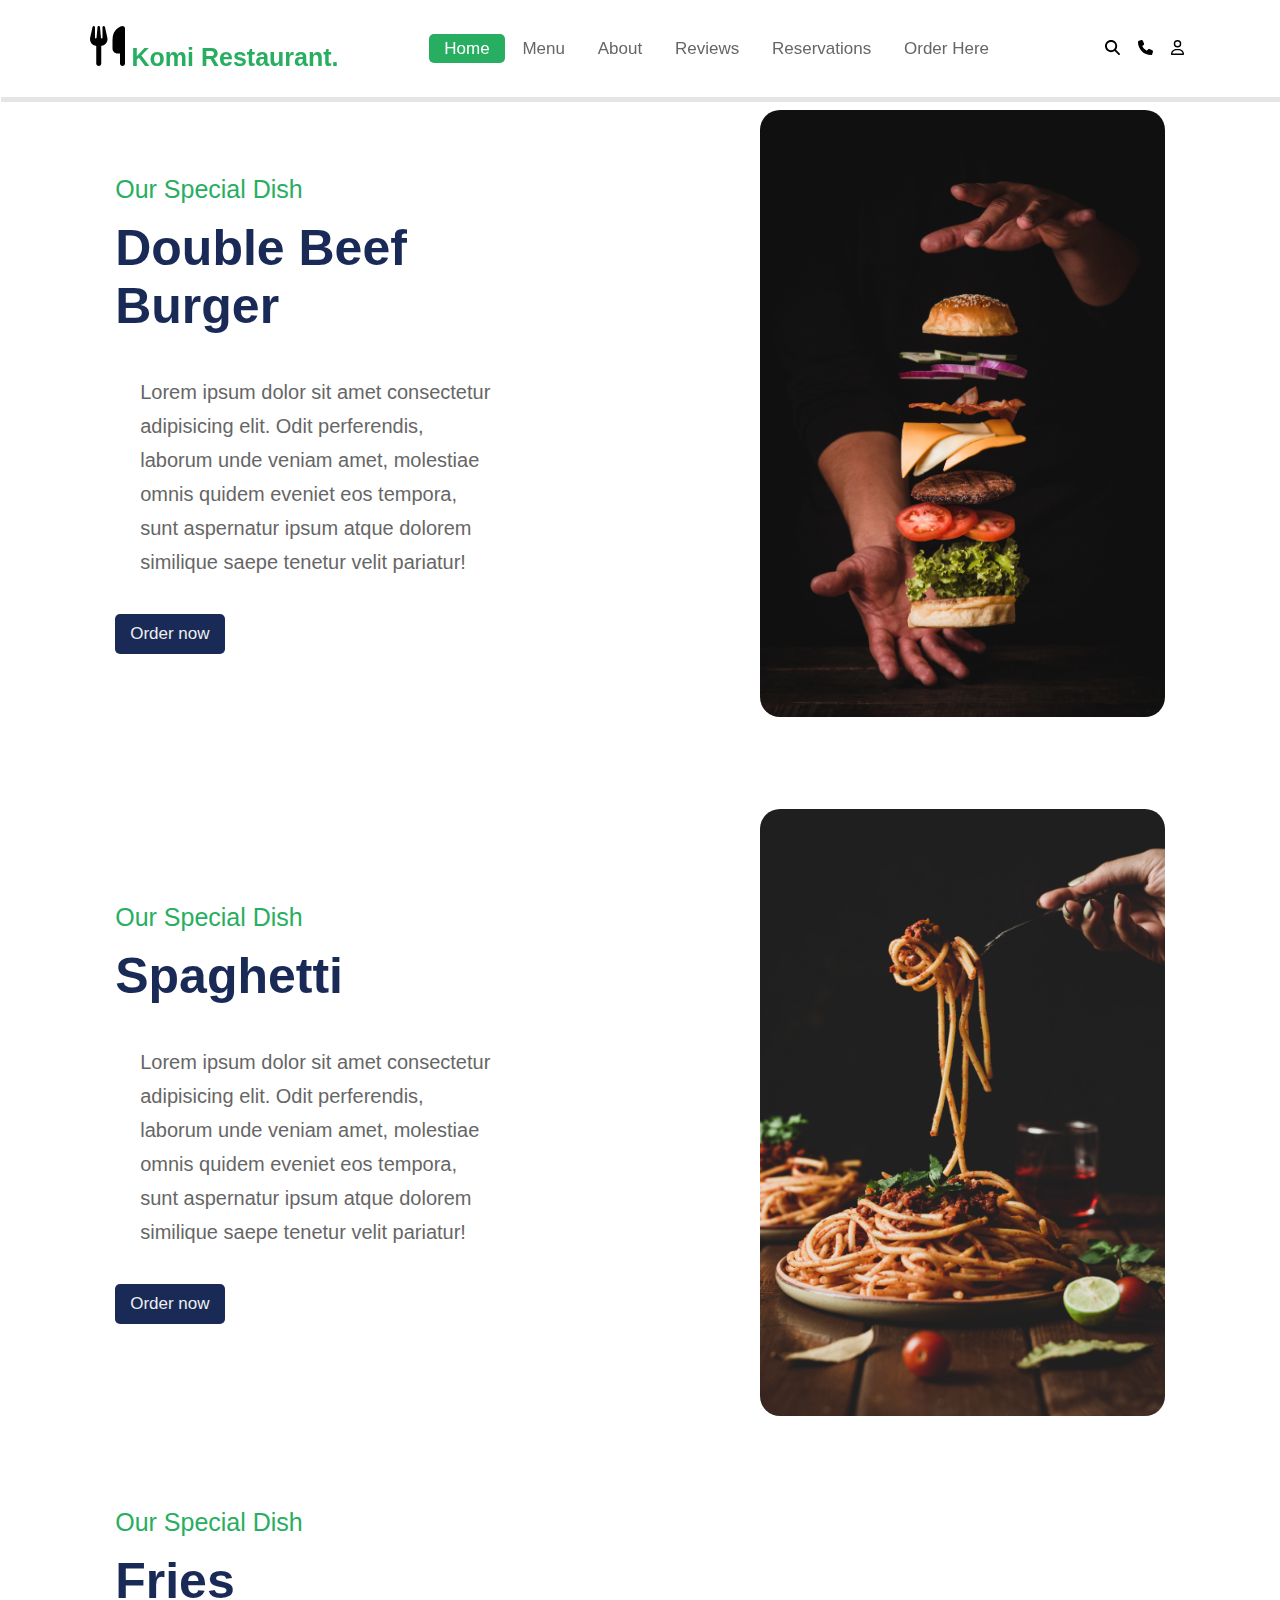
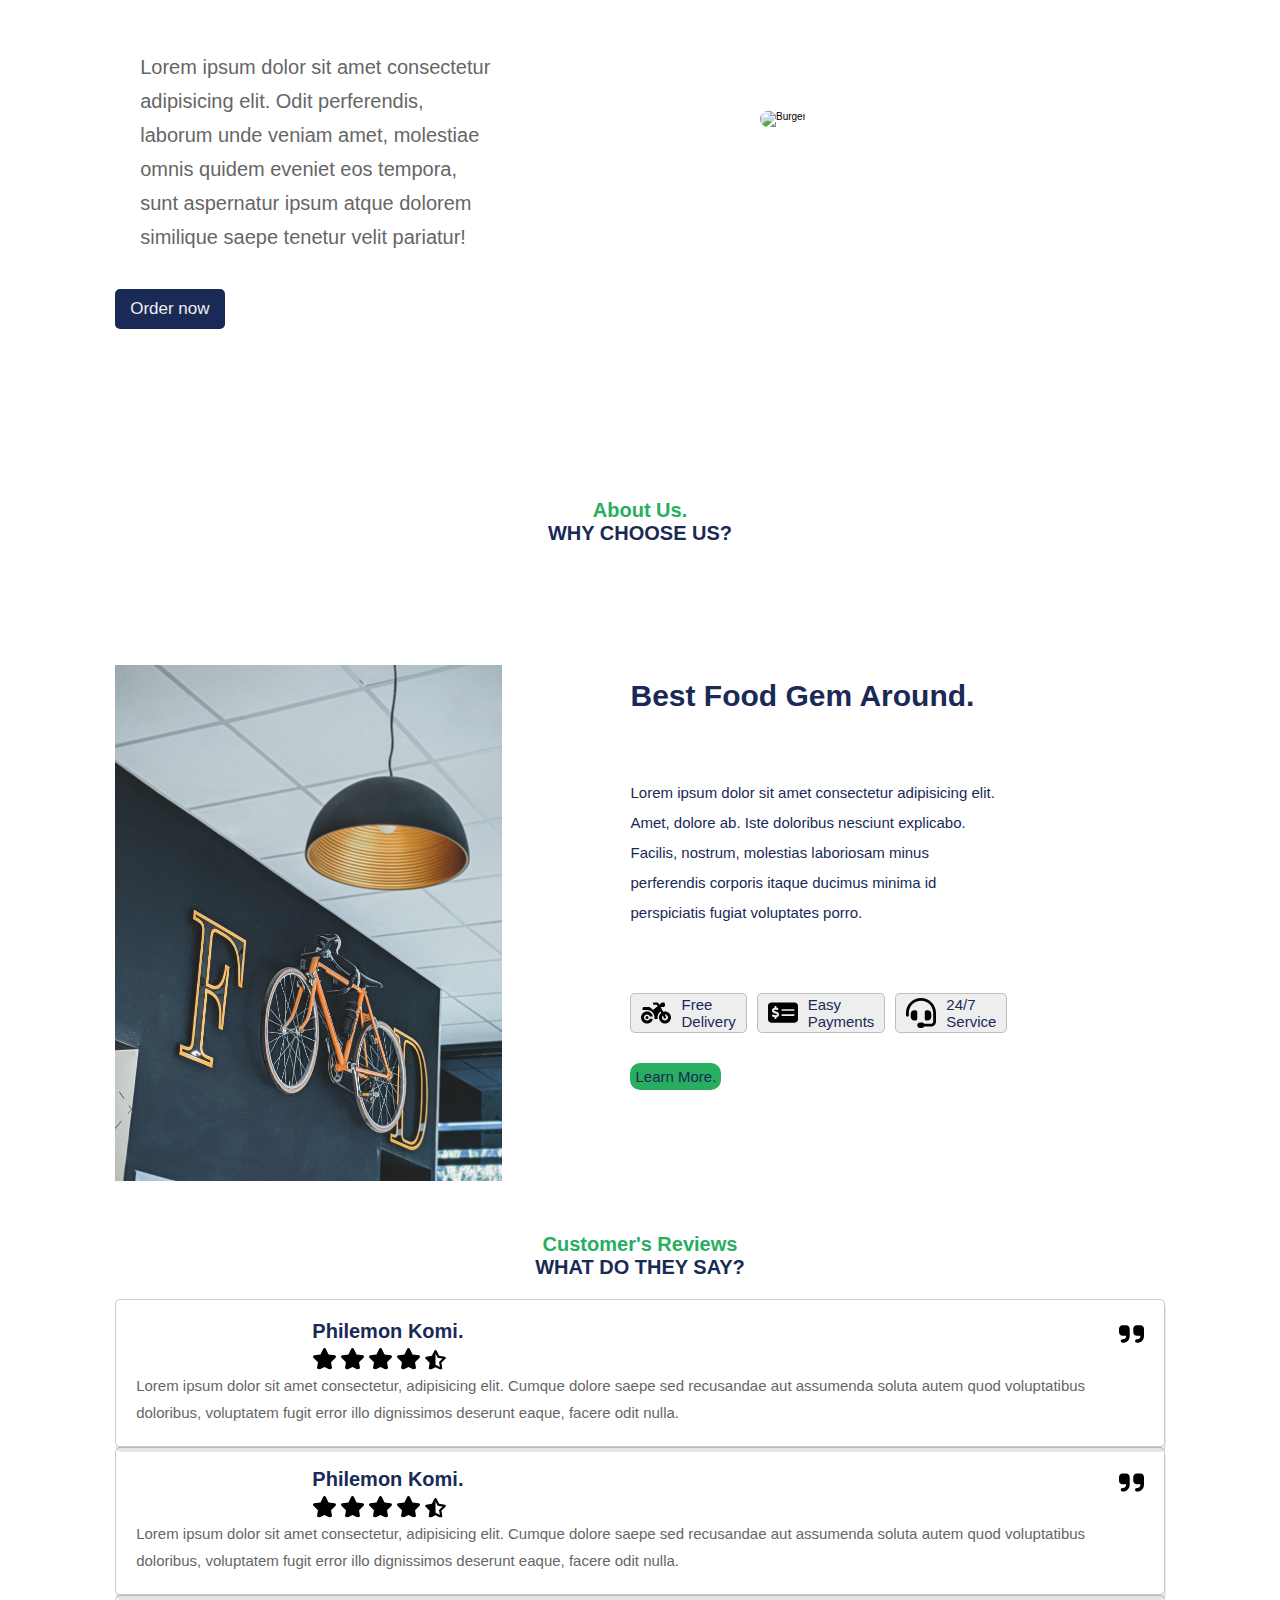
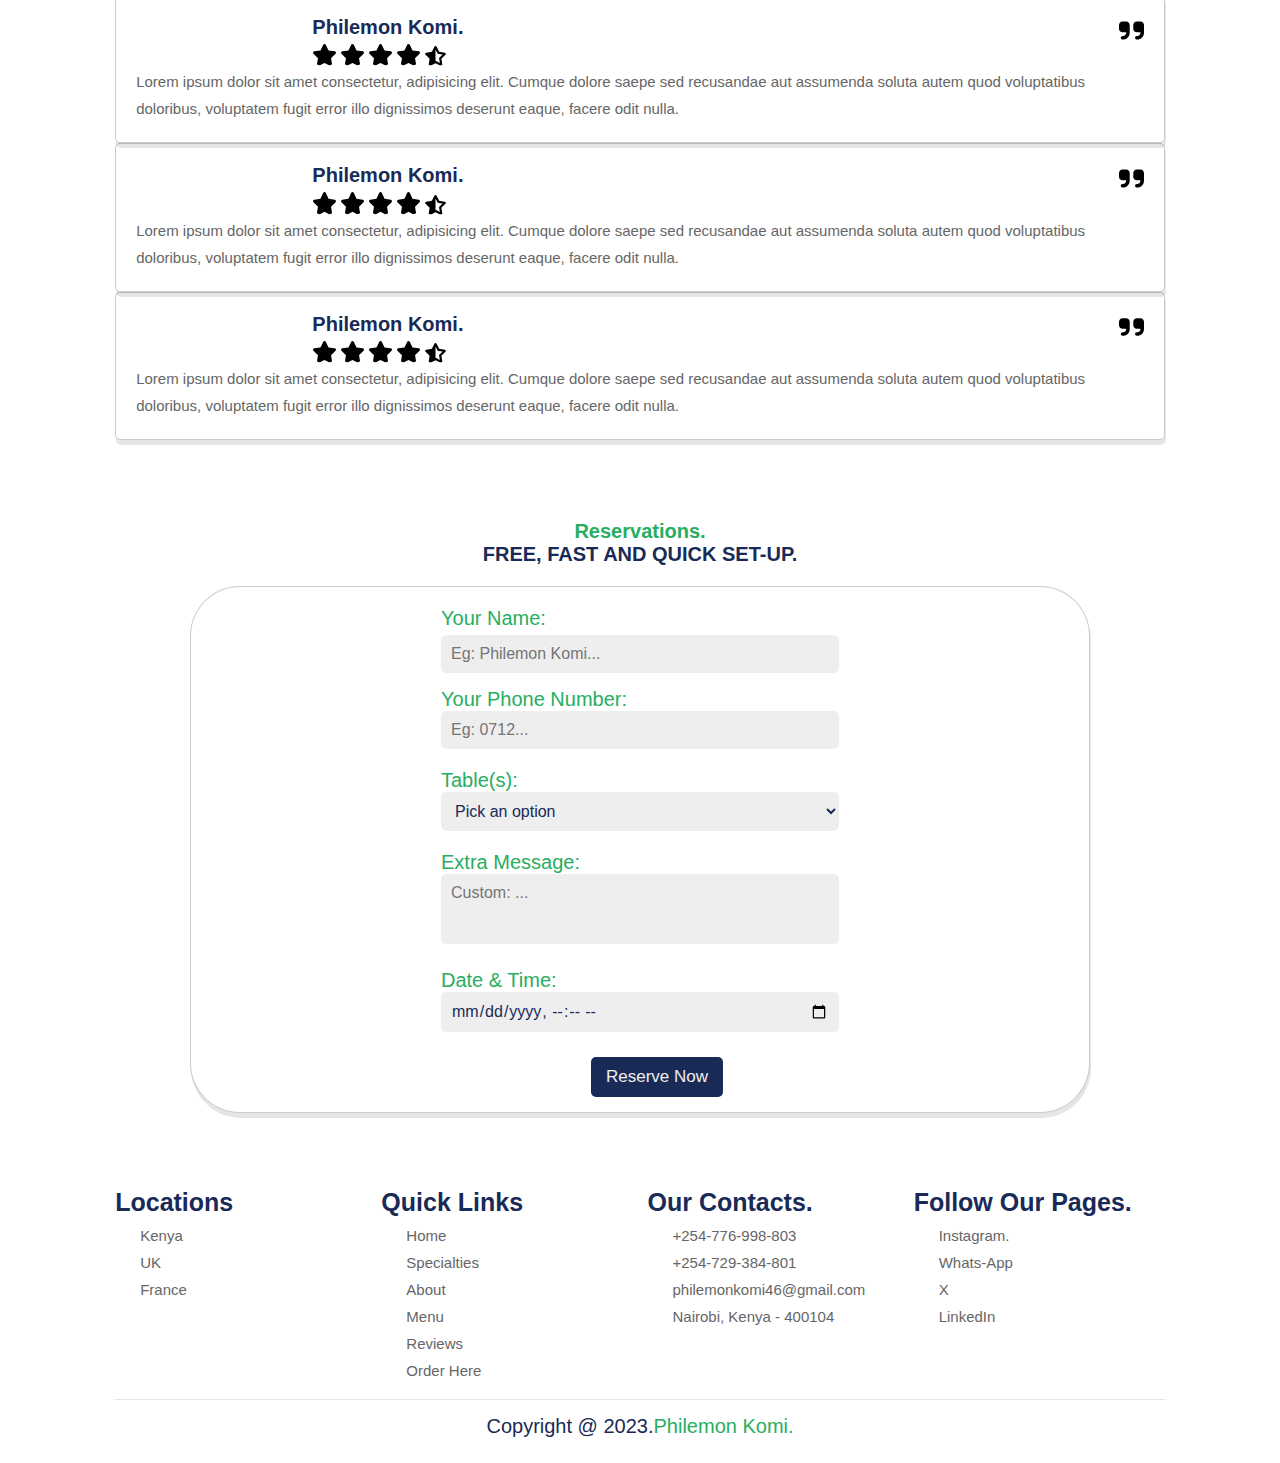
==== commit a7b01d50: "Removed menu, fixed reservations, removed some bugs" ====
--- a/index.html
+++ b/index.html
@@ -15,30 +15,22 @@
 
         <nav class="navbar">
             <a class="active" href="#home">Home</a>
-            <a href="#varieties">Varieties</a>
+            <a href="#menu">Menu</a>
             <a href="#about">About</a>
-            <a href="#menu">Menu</a>
             <a href="#reviews">Reviews</a>
-            <a href="#orders">Order Here</a> 
+            <a href="#reservations">Reservations</a>
+            <a href="components/orders.html">Order Here</a> 
+
         </nav>
 
         <div class="icons">
+            <img src="SVG/magnifying-glass-solid.svg">
             <img src="SVG/ic_menu_black_24dp.svg" id="menu-bars">
-            <img src="SVG/cart-shopping-solid.svg">
-            <img src="SVG/magnifying-glass-solid.svg">
-            <img src="SVG/heart-solid.svg">
-
+            <img src="SVG/phone.svg">
+            <img href="#contacts" src="SVG/user.svg">
         </div>
 
     </header>
-
-    <!---
-    <form action="" id="search-form">
-        <img src="SVG/magnifying-glass-solid.svg" id="search-icon">
-        <input type="search" placeholder="Search here..." name="" id="search-box">
-        <img src="SVG/xmark-solid.svg" id="close"></img>
-    </form>
-     -->
 
     <!--HOME-->
     <section class="home" id="home">
@@ -90,11 +82,11 @@
             </div>
         </div>
     </section>
-    <!---VARIETIES-->
-    <section class="varieties" id="varieties">
-        <h2>Our Variety</h2>
-    </section>
-
+    <!---MENU-->
+    <section class="menu" id="menu">
+
+    </section>
+    
     <!---ABOUT-->
         <section class="about" id="about">
             <h3 class="sub-heading">About Us.</h3>
@@ -134,170 +126,6 @@
             </div>
         </section>
 
-
-    <!---MENU SECTION-->
-    <section id="menu">
-        <h3 class="sub-heading">Our Menu</h3>
-        <h1 class="heading"> Popular Dishes</h1>
-
-        <div class="box-container">
-            <div class="box">
-                <a href="" class="fas fa-heart"></a>
-                <a href="" class="fas fa-eye"></a>
-                <img src="images/meal.jpg" alt="">
-                <h3>Chef's Rice</h3>
-                <h2>Lorem ipsum dolor sit amet consectetur adipisicing elit</h2>
-                <div class="stars">
-                    <img src="SVG/star.svg">
-                    <img src="SVG/star.svg">
-                    <img src="SVG/star.svg">
-                    <img src="SVG/star.svg">
-                    <img src="SVG/star-half-stroke.svg">
-                </div>  
-                <span>$15.99</span>  
-                <a href="#" class="btn">Add to cart</a>
-            </div>
-
-            <div class="box">
-                <a href="" class="fas fa-heart"></a>
-                <a href="" class="fas fa-eye"></a>
-                <img src="images/meals.jpg" alt="">
-                <h3>Pilau Biryani.</h3>
-                <h2>Lorem ipsum dolor sit amet consectetur adipisicing elit</h2>
-                <div class="stars">
-                    <img src="SVG/star.svg">
-                    <img src="SVG/star.svg">
-                    <img src="SVG/star.svg">
-                    <img src="SVG/star.svg">
-                    <img src="SVG/star-half-stroke.svg">
-                </div>  
-                <span>$15.99</span>  
-                <a href="#" class="btn">Add to cart</a>
-            </div>
-
-            <div class="box">
-                <a href="" class="fas fa-heart"></a>
-                <a href="" class="fas fa-eye"></a>
-                <img src="images/meal (2).jpg" alt="">
-                <h3>Japanese Potatoes.</h3>
-                <h2>Lorem ipsum dolor sit amet consectetur adipisicing elit</h2>
-                <div class="stars">
-                    <img src="SVG/star.svg">
-                    <img src="SVG/star.svg">
-                    <img src="SVG/star.svg">
-                    <img src="SVG/star.svg">
-                    <img src="SVG/star-half-stroke.svg">
-                </div>  
-                <span>$15.99</span>  
-                <a href="#" class="btn">Add to cart</a>
-            </div>
-
-            <div class="box">
-                <a href="" class="fas fa-heart"></a>
-                <a href="" class="fas fa-eye"></a>
-                <img src="images/stew.jpg" alt="">
-                <h3>Spicy Meat Stew</h3>
-                <h2>Lorem ipsum dolor sit amet consectetur adipisicing elit</h2>
-                <div class="stars">
-                    <img src="SVG/star.svg">
-                    <img src="SVG/star.svg">
-                    <img src="SVG/star.svg">
-                    <img src="SVG/star.svg">
-                    <img src="SVG/star-half-stroke.svg">
-                </div>  
-                <span>$15.99</span>  
-                <a href="#" class="btn">Add to cart</a>
-            </div>
-
-            <div class="box">
-                <a href="" class="fas fa-heart"></a>
-                <a href="" class="fas fa-eye"></a>
-                <img src="images/meal.jpg" alt="">
-                <h3>Rice.</h3>
-                <h2>Lorem ipsum dolor sit amet consectetur adipisicing elit</h2>
-                <div class="stars">
-                    <img src="SVG/star.svg">
-                    <img src="SVG/star.svg">
-                    <img src="SVG/star.svg">
-                    <img src="SVG/star.svg">
-                    <img src="SVG/star-half-stroke.svg">
-                </div>  
-                <span>$15.99</span>  
-                <a href="#" class="btn">Add to cart</a>
-            </div>
-
-            <div class="box">
-                <a href="" class="fas fa-heart"></a>
-                <a href="" class="fas fa-eye"></a>
-                <img src="images/pasta.jpg" alt="">
-                <h3>Pasta</h3>
-                <h2>Lorem ipsum dolor sit amet consectetur adipisicing elit</h2>
-                <div class="stars">
-                    <img src="SVG/star.svg">
-                    <img src="SVG/star.svg">
-                    <img src="SVG/star.svg">
-                    <img src="SVG/star.svg">
-                    <img src="SVG/star-half-stroke.svg">
-                </div>  
-                <span>$15.99</span>  
-                <a href="#" class="btn">Add to cart</a>
-            </div>
-
-            <div class="box">
-                <a href="" class="fas fa-heart"></a>
-                <a href="" class="fas fa-eye"></a>
-                <img src="images/spaghetti.jpg" alt="">
-                <h3>Spaghetti.</h3>
-                <h2>Lorem ipsum dolor sit amet consectetur adipisicing elit</h2>
-                <div class="stars">
-                    <img src="SVG/star.svg">
-                    <img src="SVG/star.svg">
-                    <img src="SVG/star.svg">
-                    <img src="SVG/star.svg">
-                    <img src="SVG/star-half-stroke.svg">
-                </div>  
-                <span>$15.99</span>  
-                <a href="#" class="btn">Add to cart</a>
-            </div>
-
-            <div class="box">
-                <a href="" class="fas fa-heart"></a>
-                <a href="" class="fas fa-eye"></a>
-                <img src="images/pizza.jpg" alt="">
-                <h3>Pizza.</h3>
-                <h2>Lorem ipsum dolor sit amet consectetur adipisicing elit</h2>
-                <div class="stars">
-                    <img src="SVG/star.svg">
-                    <img src="SVG/star.svg">
-                    <img src="SVG/star.svg">
-                    <img src="SVG/star.svg">
-                    <img src="SVG/star-half-stroke.svg">
-                </div>  
-                <span>$15.99</span>  
-                <a href="#" class="btn">Add to cart</a>
-            </div>
-
-            <div class="box">
-                <a href="" class="fas fa-heart"></a>
-                <a href="" class="fas fa-eye"></a>
-                <img src="images/sushi.jpg" alt="">
-                <h3>Sushi.</h3>
-                <h2>Lorem ipsum dolor sit amet consectetur adipisicing elit</h2>
-                <div class="stars">
-                    <img src="SVG/star.svg">
-                    <img src="SVG/star.svg">
-                    <img src="SVG/star.svg">
-                    <img src="SVG/star.svg">
-                    <img src="SVG/star-half-stroke.svg">
-                </div>  
-                <span>$15.99</span>  
-                <a href="#" class="btn">Add to cart</a>
-            </div>
-        </div>
-    </section>
-
-
-
     <!---REVIEWS-->
     <section class="review" id="reviews">
         <h3 class="sub-heading">Customer's Reviews</h3>
@@ -439,43 +267,91 @@
         </div>
     </section>
 
-    <!---ORDERS-->
-    <section class="orders" id="orders">
-        <h3 class="sub-heading">Order Here.</h3>
-        <h1 class="heading"> Free, Fast and Affordable.</h1>
+    <!---RESERVATIONS-->
+    <section class="reservations" id="reservations">
+        <h3 class="sub-heading">Reservations.</h3>
+        <h1 class="heading"> Free, Fast and Quick Set-up.</h1>
 
         <form action="">
             <div class="input-box">
                 <div class="input">
-                    <span>Your Name: <input type="text" placeholder="Eg: Philemon Komi..."></span>
-                </div>
-
-                <div class="input">
-                    <span>Your Number: <input type="number" placeholder="Eg: 0712..."></span>
-                    
+                    <span>Your Name: </span>
+                    <input type="text" placeholder="Eg: Philemon Komi...">
+                </div>
+
+                <div class="input">
+                    <span>Your Phone Number: <input type="number" placeholder="Eg: 0712..."></span>
                 </div>
             </div>
 
             <div class="input-box">
                 <div class="input">
-                    <span>Your Order: <input type="text" placeholder="Eg: Pizza..."></span>
-                </div>
-
-                <div class="input">
-                    <span>Quantity: <input type="number" placeholder="Eg: 1 box, 2 bottles, 10 cans..."></span>
-                </div>
+                        <label class="table">Table(s):
+                          <select name="referrer">
+                            <option value="">Pick an option</option>
+                            <option value="1">Table (Two People)</option>
+                            <option value="2">Table (Four People)</option>
+                            <option value="3">Table (More than Four Persons) </option>
+                            <option value="4">Custom (please fill out the message below)</option>
+                          </select>
+                        </label>
+                </div>
+
+                <div class="input">
+                    <span>Extra Message: <textarea name="" placeholder="Custom: ..." id="" cols="15" rows="3"></textarea> </span>
+                </div>
+                
             </div>
 
             <div class="input-box">
                 <div class="input">
-                    <span>Your Address: <textarea name="" placeholder="Eg: Adams Arcade 112." id="" cols="30" rows="10"></textarea> </span>
-                </div>
-
-                <div class="input">
-                    <span>Extra Message: <textarea name="" placeholder="Enter your message: ..." id="" cols="30" rows="10"></textarea> </span>
-                </div>
-            </div>
+                    <span>Date & Time: <input type="datetime-local"></span>
+                </div>
+            </div>
+
+            <input type="submit" value="Reserve Now" class="reserve-btn">
+
         </form>
+
+    </section>
+
+    <!---FOOTER-->
+    <section class="footer" id="contacts">
+        <div class="footer-container">
+            <div class="box">
+                <h3>Locations</h3>
+                <a href="#">Kenya</a>
+                <a href="#">UK</a>
+                <a href="#">France</a>
+            </div>
+
+            <div class="box">
+                <h3>Quick Links</h3>
+                <a class="active" href="#home">Home</a>
+                <a href="#varieties">Specialties </a>
+                <a href="#about">About</a>
+                <a href="#menu">Menu</a>
+                <a href="#reviews">Reviews</a>
+                <a href="#orders">Order Here</a>
+            </div>
+
+            <div class="box">
+                <h3>Our Contacts.</h3>
+                <a href="#">+254-776-998-803</a>
+                <a href="#">+254-729-384-801</a>
+                <a href="#">philemonkomi46@gmail.com</a>
+                <a href="#">Nairobi, Kenya - 400104</a>
+            </div>
+
+            <div class="box">
+                <h3>Follow Our Pages.</h3>
+                <a href="#">Instagram.</a>
+                <a href="#">Whats-App</a>
+                <a href="#">X</a>
+                <a href="#">LinkedIn</a>
+            </div>
+        </div>
+        <div class="credit">Copyright @ 2023.<span>Philemon Komi.</span></div>
     </section>
 
    
--- a/styles.css
+++ b/styles.css
@@ -32,6 +32,22 @@
     scroll-padding-top: 5.5rem;
     scroll-behavior: smooth;
 }
+
+.sub-heading{
+    text-align: center;
+    color: var(--green);
+    font-size: 2rem;
+    padding-top: 1rem;
+}
+
+.heading{
+    text-align: center;
+    color: var(--black);
+    font-size: 2rem;
+    padding-bottom: 2rem;
+    text-transform: uppercase;
+}
+
 /*--section--*/
 section{
     padding: 2rem 9%;
@@ -97,78 +113,21 @@
     cursor: pointer;
     margin-left: .5rem;
     height: 5.5rem;
-    width: 2.7rem;
+    width: 2.5rem;
     text-align: center;
-    background: #fff;
+    background: #ffffff;
     padding: 2rem 0;
+    border-radius: 100px;
 } 
 
 header .icons img:hover{
-    color: #ffffff;
-    background: var(--green);
+    background-color: var(--green);
     transform: rotate(360deg);
     transition: 1.5s;
 }
 
 header .icons #menu-bars{
-    
-}
-
-/*---Search-form---*/
-#search-form{
-    position: fixed;
-    top: -110%;
-    left: 0;
-    height: 100%;
-    width: 100%;
-    z-index: 1004;
-    background: rgba(0,0,0,.8);
-    display: flex;
-    align-items: center;
-    justify-content: center;
-    padding: 0 1rem;
-}
-
-#search-form.active{
-    top: 0;
-}
-
-#search-form #search-box{
-    width: 50rem;
-    border-bottom: .1rem solid #fff;
-    padding: 1rem 0;
-    color: #fff;
-    font-size: 3rem;
-    text-transform: none;
-    background: none;
-}
-
-#search-form #search-box::placeholder{
-    color: #eee;
-}
-
-#search-form #search-box::-webkit-search-cancel-button{
-    -webkit-appearance: none;
-}
-
-#search-form #search-icon{
-    color: #fff;
-    cursor: pointer;
-    font-size: 3rem;
-    width: 25px;
-}
-
-#search-form #search-icon:hover{
-    color: var(--green);
-}
-
-#search-form #close{
-    position: absolute;
-    color: #ffffff;
-    cursor: pointer;
-    top: 2rem;
-    right: 3rem;
-    width: 500px;
+    display: none;
 }
 
  /*---Home---*/
@@ -208,17 +167,6 @@
     padding: 2.5rem;
     line-height: 1.7;
 }
-/*---VARIETIES---*/
-#varieties{
-    background: #cccccc;
-    padding-top: 100px;
-    padding-bottom: 75px;
-    height: 100vh;
-}
-
-
-
-
 
 /*---ABOUT----*/
 #about{
@@ -297,76 +245,120 @@
     color: #ddd;
 }
 
-/*---MENU---*/
-#menu{
-    background: #f1f1f1;
-    padding-top: 100px;
-    padding-bottom: 75px;
-}
-
-.sub-heading{
-    text-align: center;
-    color: var(--green);
-    font-size: 2rem;
-    padding-top: 1rem;
-}
-
-.heading{
-    text-align: center;
-    color: var(--black);
-    font-size: 2rem;
-    padding-bottom: 2rem;
-    text-transform: uppercase;
-}
-
-#menu .box-container{
-    display: grid;
-    grid-template-columns: repeat(auto-fit, minmax(25rem, 1fr));
-    gap: 1.5rem;
-}
-
-.box-container .box{
+
+
+/*---REVIEWS---*/
+.review-slider{   
+    padding: 2rem;
+    box-shadow: var(--box-shadow);
+    border: .1rem solid rgba(0,0,0,.2);
+    border-radius: .5rem;
+    position: relative;
+}
+
+.review-slider .quote img{
+    width: 25px;
+    position: absolute;
+    top: 2rem;
+    right: 2rem;
+}
+
+.review-slider .user{
+    display: flex;
+    gap: 0 2.5rem;
+    align-items: center;
+    flex-wrap: wrap;
+}
+
+.review-slider .user img{
+    width: 15%;
+    border-radius: 500px;
+    object-fit: cover;
+}
+
+.review-slider .user h3{
+    color: var(--black);
+    font-size: 2rem;
+    padding-bottom: .5rem;
+}
+
+.review-slider .user .stars img{
+    width: 25px;
+}
+
+.review-slider .user p{
+    font-size: 1.5rem;
+    line-height: 1.8;
+    color: var(--light-color);
+}
+
+/*---RESERVATIONS----*/
+#reservations{
+    padding: 50px;
+}
+
+.reservations form{
+    width: 90rem;
+    border-radius: 5rem;
+    box-shadow: var(--box-shadow);
+    border: .1rem solid rgba(0,0,0,.2);
+    background: #fff;
+    margin: 0 auto;
+    padding: 1.5rem 25rem;
+}
+
+.reservations form .input-box{
+   display: block;
+}
+
+.input-box .input{
+    width: 100%;
+}
+
+.input-box .input span{
+    display: block;
+    padding: .5rem 0;
+    font-size: 2rem;
+    color: var(--green);
+}
+
+form .input-box .input input,
+form .input-box .input textarea{
+    background: #eee;
+    border-radius: .5rem;
     padding: 1rem;
-    background: #fff;
-    border-radius: .5rem;
-    border: .1rem solid rgba(0,0,0,.2);
-    box-shadow: var(--box-shadow);
-    position: relative;
-    overflow: hidden;
-    text-align: center;
-}
-
-.box-container .box:hover{
-    background: var(--green);
-}
-
-.box img{
+    font-size: 1.6rem;
+    color: var(--black);
+    text-transform: none;  
+    margin-bottom: 1rem;
+    width: 100%; 
+}
+
+.reservations form .input-box .input textarea{
+    height: 7rem;
+    resize: none;
+}
+
+.input label{
+    display: block;
+    padding: .5rem 0;
+    font-size: 2rem;
+    color: var(--green);
+}
+
+.table select{
     width: 100%;
-    border-radius: 5px;
-}
-
-.box h3{
-    color: var(--black);
-    font-size: 20px;
-    padding-top: 50px;
-}
-
-.box .stars{
-    padding: 2.5rem 0;
-}
-
-.stars img{ 
-    width: 25px;
-}
-
-.box span{
-    color: var(--black);
-    font-size: 2rem;
-    font-weight: bolder;
-    margin-right: 1rem;
-}
-
-.box .btn{
+    background: #eee;
+    border-radius: .5rem;
+    padding: 1rem;
+    font-size: 1.6rem;
+    color: var(--black);
+    text-transform: none;  
+    margin-bottom: 1rem;
+    width: 100%;
+}
+
+form .reserve-btn{
     margin-top: 1rem;
     display: inline-block;
     font-size: 1.7rem;
@@ -375,59 +367,63 @@
     border-radius: .5rem;
     cursor: pointer;
     padding: 1rem 1.5rem;
-}
-
-.box .btn:hover{
-    background: var(--black);
+    margin-left: 150px;
+}
+
+form .reserve-btn:hover{
+    background: var(--green);
     letter-spacing: .3px;
     transition: .7s, transform 0.5s;
     transform:  translateY(-5px);
 }
 
-/*---REVIEWS---*/
-.review-slider{   
-    padding: 2rem;
-    box-shadow: var(--box-shadow);
-    border: .1rem solid rgba(0,0,0,.2);
-    border-radius: .5rem;
-    position: relative;
-}
-
-.review-slider .quote img{
-    width: 25px;
-    position: absolute;
-    top: 2rem;
-    right: 2rem;
-}
-
-.review-slider .user{
-    display: flex;
-    gap: 0 2.5rem;
+
+/*---FOOTER---*/
+
+.footer .footer-container{
+    display: grid;
+    grid-template-columns: repeat(auto-fit, minmax(5rem, 1fr));
+    gap: 1.5rem;
+}
+
+.footer-container .box{ 
     align-items: center;
-    flex-wrap: wrap;
-}
-
-.review-slider .user img{
-    width: 15%;
-    border-radius: 500px;
-    object-fit: cover;
-}
-
-.review-slider .user h3{
-    color: var(--black);
-    font-size: 2rem;
-    padding-bottom: .5rem;
-}
-
-.review-slider .user .stars img{
-    width: 25px;
-}
-
-.review-slider .user p{
+}
+
+.footer .footer-container .box h3{
+    padding: .5rem 0;
+    font-size: 2.5rem;
+    color: var(--black);
+}
+
+.footer .footer-container .box a{
+    display: block;
+    padding: .5rem 0;
     font-size: 1.5rem;
-    line-height: 1.8;
     color: var(--light-color);
-}
+    padding-left: 2.5rem;
+}
+
+.footer-container .box a:hover{
+    color: var(--green);
+    text-decoration: underline;
+}
+
+.footer .credit{
+    text-align: center;
+    border-top: .1rem solid rgba(0, 0, 0, 0.1);
+    font-size: 2rem;
+    color: var(--black);
+    padding: .5rem;
+    padding-top: 1.5rem;
+    margin-top: 1.5rem;     
+}
+
+.footer .credit span{ 
+    color: var(--green);
+}
+
+
 
 
 
@@ -444,6 +440,10 @@
         padding: 1rem 2rem;
     }
 
+    header .logo img{
+        width: 19px;
+    }
+
     section{
         padding: 2rem;
     }
@@ -453,6 +453,10 @@
 @media(max-width: 768px){
     header .icons #menu-bars{
         display: inline-block;
+    }
+
+    header{
+        padding: 0rem 1.5rem;
     }
 
     header .navbar{
@@ -478,6 +482,18 @@
         background: #eee;
     }
 
+    
+    header .icons img{
+        cursor: pointer;
+        margin-left: .5rem;
+        height: 5.5rem;
+        width: 2.5rem;
+        text-align: center;
+        background: #ffffff;
+        padding: 1.5rem 8;
+        border-radius: 100px;
+    }
+
     .slide{
         display: grid;
         align-items: center;
@@ -520,4 +536,31 @@
     .row .content a{
         margin: 50px 115px;
     }
+
+    #reservations{
+        padding: 0px;
+    }
+    .reservations form{
+        width: 45rem;
+        border-radius: 5rem;
+        box-shadow: var(--box-shadow);
+        border: .1rem solid rgba(0,0,0,.2);
+        background: #fff;
+        margin: 0 auto;
+        padding: 2rem 0;
+    }
+
+    .reservations form .input-box{
+        padding-left: 40px;
+    }
+
+    .input-box .input{
+        width: 80%;
+    }
+
+    .footer .footer-container{
+        display: block;
+        grid-template-columns: repeat(auto-fit, minmax(15rem, 1fr));
+        gap: 1.5rem;
+    }
 }